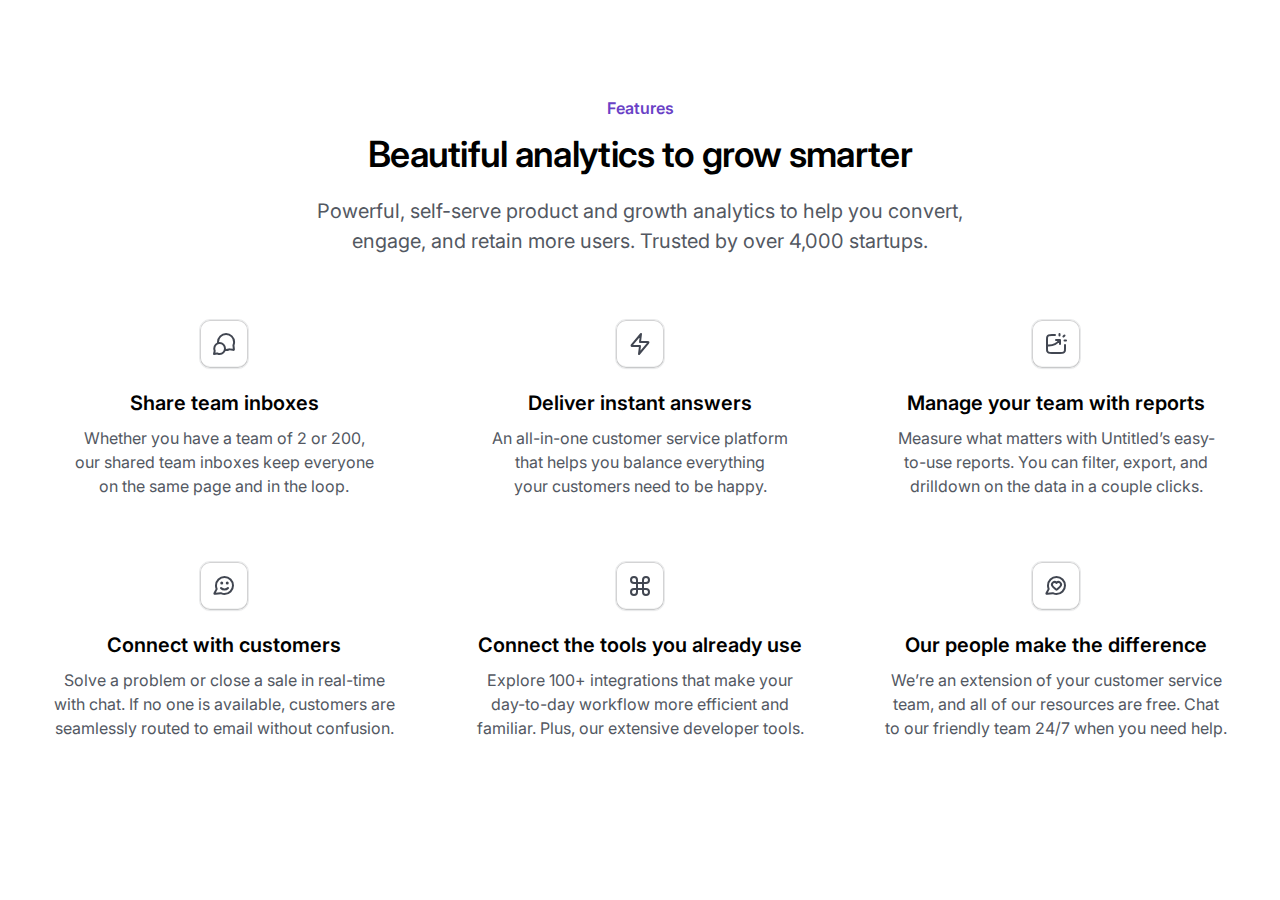
==== html-structure/components/features/features__simple-icons-02.html @ b557c8b0 "simple-icons-02 was added" ====
<!DOCTYPE html>
<html lang="en-us">
<head>
  <meta charset="utf-8">
  <title>features-section__simple-icon-02</title>
  <meta name="viewport" content="width=device-width">
  <link rel="stylesheet" href="../../../styles.css">
  <link rel="stylesheet" href="./features__simple-icons-02.css">
</head>
<body>
    <article class="features__simple-icons-02 gap">
      <section class="simple-icons-02__header-container gap auto">
        <div class="simple-icons-02__header-content gap">
          <div class="simple-icons-02__header-heading-and-supporting-text gap">
            <div class="simple-icons-02__header-heading-and-subheading gap">
              <p class="subheading-sb">Features</p>
              <h2 class="display-md-sb">Beautiful analytics to grow smarter</h2>
            </div>
            <p class="text-xl">Powerful, self-serve product and growth analytics to help you convert, engage, and retain more users. Trusted by over 4,000 startups.</p>

          </div>

        </div>
      </section>

      <section class="simple-icons-02__main-container auto">
        <ul class="simple-icons-02__main-content">

          <li class="simple-icons-02__main-feature-text gap">
            <div class="simple-icons-02__main-featured-icon auto">
                <svg xmlns="http://www.w3.org/2000/svg" width="24" height="24" viewBox="0 0 24 24" fill="none">
                  <path d="M6.09436 11.2288C6.03221 10.8282 5.99996 10.4179 5.99996 10C5.99996 5.58172 9.60525 2 14.0526 2C18.4999 2 22.1052 5.58172 22.1052 10C22.1052 10.9981 21.9213 11.9535 21.5852 12.8345C21.5154 13.0175 21.4804 13.109 21.4646 13.1804C21.4489 13.2512 21.4428 13.301 21.4411 13.3735C21.4394 13.4466 21.4493 13.5272 21.4692 13.6883L21.8717 16.9585C21.9153 17.3125 21.9371 17.4895 21.8782 17.6182C21.8266 17.731 21.735 17.8205 21.6211 17.8695C21.4911 17.9254 21.3146 17.8995 20.9617 17.8478L17.7765 17.3809C17.6101 17.3565 17.527 17.3443 17.4512 17.3448C17.3763 17.3452 17.3245 17.3507 17.2511 17.3661C17.177 17.3817 17.0823 17.4172 16.893 17.4881C16.0097 17.819 15.0524 18 14.0526 18C13.6344 18 13.2237 17.9683 12.8227 17.9073M7.63158 22C10.5965 22 13 19.5376 13 16.5C13 13.4624 10.5965 11 7.63158 11C4.66668 11 2.26316 13.4624 2.26316 16.5C2.26316 17.1106 2.36028 17.6979 2.53955 18.2467C2.61533 18.4787 2.65322 18.5947 2.66566 18.6739C2.67864 18.7567 2.68091 18.8031 2.67608 18.8867C2.67145 18.9668 2.65141 19.0573 2.61134 19.2383L2 22L4.9948 21.591C5.15827 21.5687 5.24 21.5575 5.31137 21.558C5.38652 21.5585 5.42641 21.5626 5.50011 21.5773C5.5701 21.5912 5.67416 21.6279 5.88227 21.7014C6.43059 21.8949 7.01911 22 7.63158 22Z"  stroke-width="2" stroke-linecap="round" stroke-linejoin="round"/>
                </svg>
            </div>
            <div class="simple-icons-02__main-text-and-supporting-text gap">
              <p class="text-xl-sb">Share team inboxes</p>
              <p class="text-md">Whether you have a team of 2 or 200, our shared team inboxes keep everyone on the same page and in the loop.</p>
            </div>
          </li>

          <li class="simple-icons-02__main-feature-text gap">
            <div class="simple-icons-02__main-featured-icon auto">
              <svg xmlns="http://www.w3.org/2000/svg" width="24" height="24" viewBox="0 0 24 24" fill="none">
                <path d="M12.9999 2L4.09332 12.6879C3.74451 13.1064 3.57011 13.3157 3.56744 13.4925C3.56512 13.6461 3.63359 13.7923 3.75312 13.8889C3.89061 14 4.16304 14 4.7079 14H11.9999L10.9999 22L19.9064 11.3121C20.2552 10.8936 20.4296 10.6843 20.4323 10.5075C20.4346 10.3539 20.3661 10.2077 20.2466 10.1111C20.1091 10 19.8367 10 19.2918 10H11.9999L12.9999 2Z" stroke-width="2" stroke-linecap="round" stroke-linejoin="round"/>
              </svg>
            </div>
            <div class="simple-icons-02__main-text-and-supporting-text gap">
              <p class="text-xl-sb">Deliver instant answers</p>
              <p class="text-md">An all-in-one customer service platform that helps you balance everything your customers need to be happy.</p>
            </div>
          </li>

          <li class="simple-icons-02__main-feature-text gap">
            <div class="simple-icons-02__main-featured-icon auto">
              <svg xmlns="http://www.w3.org/2000/svg" width="24" height="24" viewBox="0 0 24 24" fill="none">
                <path d="M11 3H7.8C6.11984 3 5.27976 3 4.63803 3.32698C4.07354 3.6146 3.6146 4.07354 3.32698 4.63803C3 5.27976 3 6.11984 3 7.8V16.2C3 17.8802 3 18.7202 3.32698 19.362C3.6146 19.9265 4.07354 20.3854 4.63803 20.673C5.27976 21 6.11984 21 7.8 21H16.2C17.8802 21 18.7202 21 19.362 20.673C19.9265 20.3854 20.3854 19.9265 20.673 19.362C21 18.7202 21 17.8802 21 16.2V13M12 8H16V12M15.5 3.5V2M19.4393 4.56066L20.5 3.5M20.5103 8.5H22.0103M3 13.3471C3.65194 13.4478 4.31987 13.5 5 13.5C9.38636 13.5 13.2653 11.3276 15.6197 8" stroke-width="2" stroke-linecap="round" stroke-linejoin="round"/>
              </svg>
            </div>
            <div class="simple-icons-02__main-text-and-supporting-text gap">
              <p class="text-xl-sb">Manage your team with reports</p>
              <p class="text-md">Measure what matters with Untitled’s easy-to-use reports. You can filter, export, and drilldown on the data in a couple clicks.</p>
            </div>
          </li>

          <li class="simple-icons-02__main-feature-text gap">
            <div class="simple-icons-02__main-featured-icon auto">
              <svg xmlns="http://www.w3.org/2000/svg" width="24" height="24" viewBox="0 0 24 24" fill="none">
                <path d="M8.99962 14C8.99962 14 10.3121 15.5 12.4996 15.5C14.6871 15.5 15.9996 14 15.9996 14M15.2496 9H15.2596M9.74962 9H9.75962M12.4996 20C17.194 20 20.9996 16.1944 20.9996 11.5C20.9996 6.80558 17.194 3 12.4996 3C7.8052 3 3.99962 6.80558 3.99962 11.5C3.99962 12.45 4.15547 13.3636 4.443 14.2166C4.55119 14.5376 4.60529 14.6981 4.61505 14.8214C4.62469 14.9432 4.6174 15.0286 4.58728 15.1469C4.55677 15.2668 4.48942 15.3915 4.35472 15.6408L2.71906 18.6684C2.48575 19.1002 2.36909 19.3161 2.3952 19.4828C2.41794 19.6279 2.50337 19.7557 2.6288 19.8322C2.7728 19.9201 3.01692 19.8948 3.50517 19.8444L8.62619 19.315C8.78127 19.299 8.85881 19.291 8.92949 19.2937C8.999 19.2963 9.04807 19.3029 9.11586 19.3185C9.18478 19.3344 9.27145 19.3678 9.44478 19.4345C10.3928 19.7998 11.4228 20 12.4996 20ZM15.7496 9C15.7496 9.27614 15.5258 9.5 15.2496 9.5C14.9735 9.5 14.7496 9.27614 14.7496 9C14.7496 8.72386 14.9735 8.5 15.2496 8.5C15.5258 8.5 15.7496 8.72386 15.7496 9ZM10.2496 9C10.2496 9.27614 10.0258 9.5 9.74962 9.5C9.47348 9.5 9.24962 9.27614 9.24962 9C9.24962 8.72386 9.47348 8.5 9.74962 8.5C10.0258 8.5 10.2496 8.72386 10.2496 9Z" stroke-width="2" stroke-linecap="round" stroke-linejoin="round"/>
              </svg>
            </div>
            <div class="simple-icons-02__main-text-and-supporting-text gap">
              <p class="text-xl-sb">Connect with customers</p>
              <p class="text-md">Solve a problem or close a sale in real-time with chat. If no one is available, customers are seamlessly routed to email without confusion.</p>
            </div>
          </li>

          <li class="simple-icons-02__main-feature-text gap">
            <div class="simple-icons-02__main-featured-icon auto">
              <svg xmlns="http://www.w3.org/2000/svg" width="24" height="24" viewBox="0 0 24 24" fill="none">
                <path d="M9 9V6C9 4.34315 7.65685 3 6 3C4.34315 3 3 4.34315 3 6C3 7.65685 4.34315 9 6 9H9ZM9 9V15M9 9H15M9 15V18C9 19.6569 7.65685 21 6 21C4.34315 21 3 19.6569 3 18C3 16.3431 4.34315 15 6 15H9ZM9 15H15M15 15H18C19.6569 15 21 16.3431 21 18C21 19.6569 19.6569 21 18 21C16.3431 21 15 19.6569 15 18V15ZM15 15V9M15 9V6C15 4.34315 16.3431 3 18 3C19.6569 3 21 4.34315 21 6C21 7.65685 19.6569 9 18 9H15Z" stroke-width="2" stroke-linecap="round" stroke-linejoin="round"/>
              </svg>
            </div>
            <div class="simple-icons-02__main-text-and-supporting-text gap">
              <p class="text-xl-sb">Connect the tools you already use</p>
              <p class="text-md">Explore 100+ integrations that make your day-to-day workflow more efficient and familiar. Plus, our extensive developer tools.</p>
            </div>
          </li>

          <li class="simple-icons-02__main-feature-text gap">
            <div class="simple-icons-02__main-featured-icon auto">
              <svg xmlns="http://www.w3.org/2000/svg" width="24" height="24" viewBox="0 0 24 24" fill="none">
                <path d="M20.9996 11.5C20.9996 16.1944 17.194 20 12.4996 20C11.4228 20 10.3928 19.7998 9.44478 19.4345C9.27145 19.3678 9.18478 19.3344 9.11586 19.3185C9.04807 19.3029 8.999 19.2963 8.92949 19.2937C8.85881 19.291 8.78127 19.299 8.62619 19.315L3.50517 19.8444C3.01692 19.8948 2.7728 19.9201 2.6288 19.8322C2.50337 19.7557 2.41794 19.6279 2.3952 19.4828C2.36909 19.3161 2.48575 19.1002 2.71906 18.6684L4.35472 15.6408C4.48942 15.3915 4.55677 15.2668 4.58728 15.1469C4.6174 15.0286 4.62469 14.9432 4.61505 14.8214C4.60529 14.6981 4.55119 14.5376 4.443 14.2166C4.15547 13.3636 3.99962 12.45 3.99962 11.5C3.99962 6.80558 7.8052 3 12.4996 3C17.194 3 20.9996 6.80558 20.9996 11.5Z" stroke-width="2" stroke-linecap="round" stroke-linejoin="round"/>
                <path fill-rule="evenodd" clip-rule="evenodd" d="M12.4965 8.94925C11.5968 7.9104 10.0965 7.63095 8.96924 8.58223C7.84196 9.5335 7.68326 11.124 8.56851 12.2491C9.11696 12.9461 10.4935 14.2191 11.4616 15.087C11.8172 15.4057 11.995 15.5651 12.2084 15.6293C12.3914 15.6844 12.6017 15.6844 12.7847 15.6293C12.9981 15.5651 13.1759 15.4057 13.5315 15.087C14.4996 14.2191 15.8761 12.9461 16.4246 12.2491C17.3098 11.124 17.1705 9.5235 16.0238 8.58223C14.8772 7.64096 13.3963 7.9104 12.4965 8.94925Z" stroke-width="2" stroke-linecap="round" stroke-linejoin="round"/>
              </svg>
            </div>
            <div class="simple-icons-02__main-text-and-supporting-text gap">
              <p class="text-xl-sb">Our people make the difference</p>
              <p class="text-md">We’re an extension of your customer service team, and all of our resources are free. Chat to our friendly team 24/7 when you need help.</p>
            </div>
          </li>

        </ul>
      </section>

    </article> <!-- end of the features__simple-icons-02 -->
</body>
</html>
---- styles.css ----
@charset "UTF-8";
@import url("https://fonts.googleapis.com/css2?family=Inter:ital,opsz,wght@0,14..32,100..900;1,14..32,100..900&family=Merriweather:ital,wght@0,300;0,400;0,700;0,900;1,300;1,400;1,700;1,900&display=swap");
/* ******************************************** */
/* === THE IMPORTANT ==== */
/* ******************************************** */
@layer important {}
/* ******************************************** */
/* === THE PRIMITIVES ==== */
/* ******************************************** */
@layer primitives {
  :root {
    /* === Colors === */
    /* Base */
    --base---white: hsl(0deg 0% 100% / 100%);
    --base---black: hsl(0deg 0% 0% / 100%);
    --base---transparent: hsl(0deg 0% 100% / 0%);
    /* Gray (light mode) */
    --gray-light-mode--25: hsl(0deg 0% 99.2% / 100%);
    --gray-light-mode--50: hsl(0deg 0% 98% / 100%);
    --gray-light-mode--100: hsl(0deg 0% 96.1% / 100%);
    --gray-light-mode--200: hsl(210deg 4.8% 91.8% / 100%);
    --gray-light-mode--300: hsl(216deg 6.3% 84.5% / 100%);
    --gray-light-mode--400: hsl(222deg 5.8% 66.3% / 100%);
    --gray-light-mode--500: hsl(220deg 6.2% 47.3% / 100%);
    --gray-light-mode--600: hsl(220deg 8.3% 35.5% / 100%);
    --gray-light-mode--700: hsl(221deg 11% 28.6% / 100%);
    --gray-light-mode--800: hsl(220deg 19.6% 18% / 100%);
    --gray-light-mode--900: hsl(220deg 23.8% 12.4% / 100%);
    --gray-light-mode--950: hsl(218deg 28.6% 5.5% / 100%);
    /* Gray (dark mode) */
    --gray-dark-mode--25: hsl(0deg 0% 98% / 100%);
    --gray-dark-mode--50: hsl(0deg 0% 96.9% / 100%);
    --gray-dark-mode--100: hsl(240deg 3.4% 94.3% / 100%);
    --gray-dark-mode--200: hsl(240deg 2.7% 92.7% / 100%);
    --gray-dark-mode--300: hsl(225deg 4.3% 81.6% / 100%);
    --gray-dark-mode--400: hsl(218deg 3.9% 59.6% / 100%);
    --gray-dark-mode--500: hsl(220deg 3.8% 53.9% / 100%);
    --gray-dark-mode--600: hsl(218deg 5.4% 40.2% / 100%);
    --gray-dark-mode--700: hsl(222deg 8.3% 23.5% / 100%);
    --gray-dark-mode--800: hsl(222deg 16% 15.9% / 100%);
    --gray-dark-mode--900: hsl(218deg 17.4% 9% / 100%);
    --gray-dark-mode--950: hsl(220deg 20% 5.9% / 100%);
    /* Gray (dark mode alpha) */
    --gray-dark-mode-alpha-25: hsl(0deg 0% 100% / 98%);
    --gray-dark-mode-alpha-50: hsl(0deg 0% 100% / 96%);
    --gray-dark-mode-alpha-100: hsl(0deg 0% 100% / 94%);
    --gray-dark-mode-alpha-200: hsl(0deg 0% 100% / 92%);
    --gray-dark-mode-alpha-300: hsl(0deg 0% 100% / 80%);
    --gray-dark-mode-alpha-400: hsl(0deg 0% 100% / 56%);
    --gray-dark-mode-alpha-500: hsl(0deg 0% 100% / 50%);
    --gray-dark-mode-alpha-600: hsl(0deg 0% 100% / 35%);
    --gray-dark-mode-alpha-700: hsl(0deg 0% 100% / 16%);
    --gray-dark-mode-alpha-800: hsl(0deg 0% 100% / 8%);
    --gray-dark-mode-alpha-900: hsl(0deg 0% 100% / 4%);
    --gray-dark-mode-alpha-950: hsl(0deg 0% 100% / 0%);
    /* Brand */
    --brand--25: hsl(264deg 100% 99% / 100%);
    --brand--50: hsl(264deg 100% 98% / 100%);
    --brand--100: hsl(267deg 100% 96.1% / 100%);
    --brand--200: hsl(268deg 95.1% 92% / 100%);
    --brand--300: hsl(265deg 88.9% 85.9% / 100%);
    --brand--400: hsl(262deg 84.7% 76.9% / 100%);
    --brand--500: hsl(260deg 76.6% 69.8% / 100%);
    --brand--600: hsl(259deg 63.3% 59.4% / 100%);
    --brand--700: hsl(258deg 53.8% 51.6% / 100%);
    --brand--800: hsl(256deg 47.7% 42% / 100%);
    --brand--900: hsl(254deg 44.5% 33.9% / 100%);
    --brand--950: hsl(254deg 54.5% 24.1% / 100%);
    /* Error */
    --error--25: hsl(12deg 100% 99% / 100%);
    --error--50: hsl(5deg 85.7% 97.3% / 100%);
    --error--100: hsl(4deg 93.3% 94.1% / 100%);
    --error--200: hsl(3deg 96.3% 89.4% / 100%);
    --error--300: hsl(4deg 96.1% 80% / 100%);
    --error--400: hsl(4deg 92.5% 68.8% / 100%);
    --error--500: hsl(4deg 86% 58% / 100%);
    --error--600: hsl(4deg 74.3% 48.8% / 100%);
    --error--700: hsl(4deg 76.5% 40% / 100%);
    --error--800: hsl(4deg 71.6% 33.1% / 100%);
    --error--900: hsl(8deg 64.9% 29% / 100%);
    --error--950: hsl(8deg 75.3% 19% / 100%);
    /* Warning */
    --warning--25: hsl(42deg 100% 98% / 100%);
    --warning--50: hsl(45deg 100% 96.1% / 100%);
    --warning--100: hsl(45deg 96.5% 88.8% / 100%);
    --warning--200: hsl(44deg 98.3% 76.7% / 100%);
    --warning--300: hsl(42deg 98.9% 64.5% / 100%);
    --warning--400: hsl(39deg 98.2% 56.3% / 100%);
    --warning--500: hsl(34deg 93.7% 50.2% / 100%);
    --warning--600: hsl(28deg 97.3% 43.7% / 100%);
    --warning--700: hsl(22deg 91.5% 37.1% / 100%);
    --warning--800: hsl(19deg 83.7% 31.4% / 100%);
    --warning--900: hsl(18deg 79.4% 26.7% / 100%);
    --warning--950: hsl(17deg 79.3% 17.1% / 100%);
    /* Success */
    --success--25: hsl(142deg 80% 98% / 100%);
    --success--50: hsl(145deg 81% 95.9% / 100%);
    --success--100: hsl(140deg 75% 92.2% / 100%);
    --success--200: hsl(144deg 68% 80.4% / 100%);
    --success--300: hsl(148deg 63.3% 66.9% / 100%);
    --success--400: hsl(150deg 57.3% 54.1% / 100%);
    --success--500: hsl(152deg 77.1% 39.4% / 100%);
    --success--600: hsl(153deg 91% 30.4% / 100%);
    --success--700: hsl(155deg 90.3% 24.3% / 100%);
    --success--800: hsl(155deg 84.2% 19.8% / 100%);
    --success--900: hsl(156deg 83.3% 16.5% / 100%);
    --success--950: hsl(157deg 82.1% 11% / 100%);
    /* Gray blue */
    --gray-blue--25: hsl(240deg 20% 99% / 100%);
    --gray-blue--50: hsl(225deg 40% 98% / 100%);
    --gray-blue--100: hsl(229deg 35.5% 93.9% / 100%);
    --gray-blue--200: hsl(229deg 35.5% 87.8% / 100%);
    --gray-blue--300: hsl(232deg 35.7% 78% / 100%);
    --gray-blue--400: hsl(232deg 35.9% 59% / 100%);
    --gray-blue--500: hsl(231deg 36.1% 47.8% / 100%);
    --gray-blue--600: hsl(232deg 36.1% 38% / 100%);
    --gray-blue--700: hsl(231deg 35.7% 32.9% / 100%);
    --gray-blue--800: hsl(231deg 35.4% 24.9% / 100%);
    --gray-blue--900: hsl(231deg 37.3% 10% / 100%);
    --gray-blue--950: hsl(232deg 36.6% 8% / 100%);
    /* Gray cool */
    --gray-cool--25: hsl(240deg 20% 99% / 100%);
    --gray-cool--50: hsl(240deg 20% 98% / 100%);
    --gray-cool--100: hsl(220deg 23.1% 94.9% / 100%);
    --gray-cool--200: hsl(227deg 25% 89% / 100%);
    --gray-cool--300: hsl(224deg 23.9% 77.8% / 100%);
    --gray-cool--400: hsl(226deg 24.4% 59% / 100%);
    --gray-cool--500: hsl(226deg 24.1% 48% / 100%);
    --gray-cool--600: hsl(226deg 23.7% 38% / 100%);
    --gray-cool--700: hsl(227deg 23.8% 32.9% / 100%);
    --gray-cool--800: hsl(226deg 24.4% 24.9% / 100%);
    --gray-cool--900: hsl(233deg 33.3% 10% / 100%);
    --gray-cool--950: hsl(231deg 31.7% 8% / 100%);
    /* Gray modern */
    --gray-modern--25: hsl(240deg 20% 99% / 100%);
    --gray-modern--50: hsl(210deg 40% 98% / 100%);
    --gray-modern--100: hsl(210deg 30.8% 94.9% / 100%);
    --gray-modern--200: hsl(215deg 27.3% 91.4% / 100%);
    --gray-modern--300: hsl(213deg 22% 83.9% / 100%);
    --gray-modern--400: hsl(215deg 13.5% 65.1% / 100%);
    --gray-modern--500: hsl(215deg 12.1% 46.9% / 100%);
    --gray-modern--600: hsl(217deg 14.8% 34.5% / 100%);
    --gray-modern--700: hsl(216deg 20.6% 26.7% / 100%);
    --gray-modern--800: hsl(218deg 28.1% 17.5% / 100%);
    --gray-modern--900: hsl(219deg 35.7% 11% / 100%);
    --gray-modern--950: hsl(220deg 36.6% 8% / 100%);
    /* Gray neutral */
    --gray-neutral--25: hsl(240deg 20% 99% / 100%);
    --gray-neutral--50: hsl(210deg 20% 98% / 100%);
    --gray-neutral--100: hsl(220deg 14.3% 95.9% / 100%);
    --gray-neutral--200: hsl(220deg 13% 91% / 100%);
    --gray-neutral--300: hsl(213deg 11.1% 84.1% / 100%);
    --gray-neutral--400: hsl(215deg 9.5% 64.9% / 100%);
    --gray-neutral--500: hsl(218deg 8.1% 46.1% / 100%);
    --gray-neutral--600: hsl(210deg 11.5% 34.1% / 100%);
    --gray-neutral--700: hsl(215deg 17.6% 26.7% / 100%);
    --gray-neutral--800: hsl(213deg 27.9% 16.9% / 100%);
    --gray-neutral--900: hsl(218deg 39.3% 11% / 100%);
    --gray-neutral--950: hsl(220deg 36.6% 8% / 100%);
    /* Gray iron */
    --gray-iron--25: hsl(0deg 0% 98.8% / 100%);
    --gray-iron--50: hsl(0deg 0% 98% / 100%);
    --gray-iron--100: hsl(240deg 4.8% 95.9% / 100%);
    --gray-iron--200: hsl(240deg 5.9% 90% / 100%);
    --gray-iron--300: hsl(240deg 5.7% 82.9% / 100%);
    --gray-iron--400: hsl(240deg 6.1% 64.9% / 100%);
    --gray-iron--500: hsl(240deg 4.7% 46.1% / 100%);
    --gray-iron--600: hsl(235deg 6.4% 33.9% / 100%);
    --gray-iron--700: hsl(240deg 5.3% 26.1% / 100%);
    --gray-iron--800: hsl(228deg 6.2% 15.9% / 100%);
    --gray-iron--900: hsl(240deg 7.1% 11% / 100%);
    --gray-iron--950: hsl(240deg 7.3% 8% / 100%);
    /* Gray true */
    --gray-true--25: hsl(0deg 0% 98.8% / 100%);
    --gray-true--50: hsl(0deg 0% 96.9% / 100%);
    --gray-true--100: hsl(0deg 0% 96.1% / 100%);
    --gray-true--200: hsl(0deg 0% 89.8% / 100%);
    --gray-true--300: hsl(0deg 0% 83.9% / 100%);
    --gray-true--400: hsl(0deg 0% 63.9% / 100%);
    --gray-true--500: hsl(0deg 0% 45.1% / 100%);
    --gray-true--600: hsl(0deg 0% 32.2% / 100%);
    --gray-true--700: hsl(0deg 0% 25.9% / 100%);
    --gray-true--800: hsl(0deg 0% 16.1% / 100%);
    --gray-true--900: hsl(0deg 0% 7.8% / 100%);
    --gray-true--950: hsl(0deg 0% 5.9% / 100%);
    /* Gray warm */
    --gray-warm--25: hsl(60deg 20% 99% / 100%);
    --gray-warm--50: hsl(60deg 9.1% 97.8% / 100%);
    --gray-warm--100: hsl(60deg 4.8% 95.9% / 100%);
    --gray-warm--200: hsl(20deg 5.9% 90% / 100%);
    --gray-warm--300: hsl(26deg 8% 82.9% / 100%);
    --gray-warm--400: hsl(25deg 6.5% 63.9% / 100%);
    --gray-warm--500: hsl(26deg 6.1% 44.7% / 100%);
    --gray-warm--600: hsl(33deg 5.5% 32.4% / 100%);
    --gray-warm--700: hsl(30deg 6.2% 25.1% / 100%);
    --gray-warm--800: hsl(12deg 6.5% 15.1% / 100%);
    --gray-warm--900: hsl(24deg 9.8% 10% / 100%);
    --gray-warm--950: hsl(24deg 12.2% 8% / 100%);
    /* Moss */
    --moss--25: hsl(90deg 60% 98% / 100%);
    --moss--50: hsl(88deg 61.9% 95.9% / 100%);
    --moss--100: hsl(89deg 56.9% 90% / 100%);
    --moss--200: hsl(89deg 58% 80.4% / 100%);
    --moss--300: hsl(89deg 58.6% 66.9% / 100%);
    --moss--400: hsl(89deg 57.9% 51.6% / 100%);
    --moss--500: hsl(89deg 58.2% 39.4% / 100%);
    --moss--600: hsl(89deg 57.4% 30.4% / 100%);
    --moss--700: hsl(89deg 58.1% 24.3% / 100%);
    --moss--800: hsl(89deg 58.4% 19.8% / 100%);
    --moss--900: hsl(89deg 57.1% 16.5% / 100%);
    --moss--950: hsl(89deg 56.9% 10% / 100%);
    /* Green Light */
    --green-light--25: hsl(87deg 81.8% 97.8% / 100%);
    --green-light--50: hsl(89deg 92% 95.1% / 100%);
    --green-light--100: hsl(91deg 85.5% 89.2% / 100%);
    --green-light--200: hsl(91deg 84.6% 82.2% / 100%);
    --green-light--300: hsl(92deg 81% 67.1% / 100%);
    --green-light--400: hsl(93deg 73.6% 55.5% / 100%);
    --green-light--500: hsl(94deg 75.2% 44.3% / 100%);
    --green-light--600: hsl(95deg 85.2% 34.5% / 100%);
    --green-light--700: hsl(96deg 78.4% 27.3% / 100%);
    --green-light--800: hsl(96deg 69% 22.7% / 100%);
    --green-light--900: hsl(98deg 61.2% 20.2% / 100%);
    --green-light--950: hsl(99deg 60.8% 10% / 100%);
    /* Green */
    --green--25: hsl(142deg 80% 98% / 100%);
    --green--50: hsl(140deg 71.4% 95.9% / 100%);
    --green--100: hsl(139deg 72.5% 90% / 100%);
    --green--200: hsl(142deg 70% 80.4% / 100%);
    --green--300: hsl(146deg 65.7% 66.9% / 100%);
    --green--400: hsl(148deg 57.9% 51.6% / 100%);
    --green--500: hsl(150deg 78.1% 39.4% / 100%);
    --green--600: hsl(151deg 88.4% 30.4% / 100%);
    --green--700: hsl(153deg 87.1% 24.3% / 100%);
    --green--800: hsl(153deg 82.2% 19.8% / 100%);
    --green--900: hsl(154deg 81% 16.5% / 100%);
    --green--950: hsl(154deg 80.4% 10% / 100%);
    /* Teal */
    --teal--25: hsl(165deg 80% 98% / 100%);
    --teal--50: hsl(162deg 76.5% 96.7% / 100%);
    --teal--100: hsl(165deg 85.5% 89.2% / 100%);
    --teal--200: hsl(166deg 83.8% 78.2% / 100%);
    --teal--300: hsl(169deg 75.8% 64.3% / 100%);
    --teal--400: hsl(170deg 65.2% 50.4% / 100%);
    --teal--500: hsl(171deg 79.4% 40% / 100%);
    --teal--600: hsl(173deg 82.6% 31.6% / 100%);
    --teal--700: hsl(173deg 75.9% 26.1% / 100%);
    --teal--800: hsl(174deg 67.6% 21.8% / 100%);
    --teal--900: hsl(174deg 60.8% 19% / 100%);
    --teal--950: hsl(174deg 60.8% 10% / 100%);
    /* Cyan */
    --cyan--25: hsl(186deg 100% 98% / 100%);
    --cyan--50: hsl(186deg 100% 96.3% / 100%);
    --cyan--100: hsl(186deg 95.9% 90.4% / 100%);
    --cyan--200: hsl(188deg 93.5% 81.8% / 100%);
    --cyan--300: hsl(189deg 92.4% 69% / 100%);
    --cyan--400: hsl(190deg 85.7% 53.3% / 100%);
    --cyan--500: hsl(191deg 94.5% 42.7% / 100%);
    --cyan--600: hsl(194deg 91.4% 36.5% / 100%);
    --cyan--700: hsl(195deg 82.3% 31% / 100%);
    --cyan--800: hsl(196deg 69.6% 27.1% / 100%);
    --cyan--900: hsl(198deg 63.6% 23.7% / 100%);
    --cyan--950: hsl(197deg 63.4% 13.9% / 100%);
    /* Blue light */
    --blue-light--25: hsl(204deg 100% 98% / 100%);
    --blue-light--50: hsl(204deg 100% 97.1% / 100%);
    --blue-light--100: hsl(204deg 93.8% 93.7% / 100%);
    --blue-light--200: hsl(201deg 97.2% 86.1% / 100%);
    --blue-light--300: hsl(199deg 97% 73.9% / 100%);
    --blue-light--400: hsl(198deg 95.1% 59.6% / 100%);
    --blue-light--500: hsl(199deg 91.1% 48.4% / 100%);
    --blue-light--600: hsl(200deg 100% 39.4% / 100%);
    --blue-light--700: hsl(201deg 97.6% 32.2% / 100%);
    --blue-light--800: hsl(201deg 91.4% 27.5% / 100%);
    --blue-light--900: hsl(202deg 82% 23.9% / 100%);
    --blue-light--950: hsl(201deg 83.1% 13.9% / 100%);
    /* Blue */
    --blue--25: hsl(210deg 100% 98% / 100%);
    --blue--50: hsl(206deg 100% 96.9% / 100%);
    --blue--100: hsl(209deg 100% 91% / 100%);
    --blue--200: hsl(206deg 100% 84.9% / 100%);
    --blue--300: hsl(206deg 100% 75.9% / 100%);
    --blue--400: hsl(207deg 97.7% 65.9% / 100%);
    --blue--500: hsl(211deg 95.3% 58% / 100%);
    --blue--600: hsl(215deg 87.2% 51% / 100%);
    --blue--700: hsl(218deg 80.3% 45.9% / 100%);
    --blue--800: hsl(220deg 75.1% 37.8% / 100%);
    --blue--900: hsl(218deg 68.4% 31% / 100%);
    --blue--950: hsl(218deg 68.6% 20% / 100%);
    /* Blue dark */
    --blue-dark--25: hsl(222deg 100% 98% / 100%);
    --blue-dark--50: hsl(221deg 100% 96.9% / 100%);
    --blue-dark--100: hsl(220deg 100% 91% / 100%);
    --blue-dark--200: hsl(220deg 100% 84.9% / 100%);
    --blue-dark--300: hsl(220deg 100% 75.9% / 100%);
    --blue-dark--400: hsl(220deg 100% 66.1% / 100%);
    --blue-dark--500: hsl(220deg 100% 58% / 100%);
    --blue-dark--600: hsl(220deg 87.2% 51% / 100%);
    --blue-dark--700: hsl(220deg 100% 46.1% / 100%);
    --blue-dark--800: hsl(220deg 100% 37.8% / 100%);
    --blue-dark--900: hsl(220deg 100% 31% / 100%);
    --blue-dark--950: hsl(220deg 100% 20% / 100%);
    /* Indigo */
    --indigo--25: hsl(222deg 100% 98% / 100%);
    --indigo--50: hsl(219deg 100% 96.7% / 100%);
    --indigo--100: hsl(221deg 100% 93.9% / 100%);
    --indigo--200: hsl(223deg 96.5% 88.8% / 100%);
    --indigo--300: hsl(224deg 95.7% 81.8% / 100%);
    --indigo--400: hsl(228deg 91% 73.9% / 100%);
    --indigo--500: hsl(233deg 85.9% 66.7% / 100%);
    --indigo--600: hsl(237deg 77.3% 58.6% / 100%);
    --indigo--700: hsl(239deg 60.3% 50.6% / 100%);
    --indigo--800: hsl(238deg 57.3% 41.4% / 100%);
    --indigo--900: hsl(236deg 48.6% 34.3% / 100%);
    --indigo--950: hsl(236deg 49.2% 23.9% / 100%);
    /* Violet */
    --violet--25: hsl(252deg 100% 99% / 100%);
    --violet--50: hsl(250deg 100% 97.6% / 100%);
    --violet--100: hsl(249deg 91.3% 95.5% / 100%);
    --violet--200: hsl(251deg 95.2% 91.8% / 100%);
    --violet--300: hsl(252deg 94.7% 85.1% / 100%);
    --violet--400: hsl(254deg 93.4% 76.3% / 100%);
    --violet--500: hsl(257deg 90.7% 66.3% / 100%);
    --violet--600: hsl(261deg 84.2% 57.8% / 100%);
    --violet--700: hsl(262deg 70.8% 50.4% / 100%);
    --violet--800: hsl(262deg 70.2% 42.2% / 100%);
    --violet--900: hsl(262deg 68.5% 34.9% / 100%);
    --violet--950: hsl(262deg 67.9% 22% / 100%);
    /* Purple */
    --purple--25: hsl(240deg 100% 99% / 100%);
    --purple--50: hsl(245deg 100% 97.6% / 100%);
    --purple--100: hsl(246deg 91.3% 95.5% / 100%);
    --purple--200: hsl(244deg 95.2% 91.8% / 100%);
    --purple--300: hsl(247deg 97.4% 85.1% / 100%);
    --purple--400: hsl(249deg 93.4% 76.3% / 100%);
    --purple--500: hsl(252deg 91.9% 66.3% / 100%);
    --purple--600: hsl(256deg 85.1% 57.8% / 100%);
    --purple--700: hsl(257deg 72.3% 50.4% / 100%);
    --purple--800: hsl(257deg 71.2% 42.2% / 100%);
    --purple--900: hsl(257deg 68.5% 34.9% / 100%);
    --purple--950: hsl(257deg 69.6% 22% / 100%);
    /* Fuchsia */
    --fuchsia--25: hsl(288deg 100% 99% / 100%);
    --fuchsia--50: hsl(289deg 100% 97.8% / 100%);
    --fuchsia--100: hsl(290deg 100% 95.5% / 100%);
    --fuchsia--200: hsl(290deg 95.8% 90.6% / 100%);
    --fuchsia--300: hsl(289deg 95.4% 82.9% / 100%);
    --fuchsia--400: hsl(290deg 92.9% 72.5% / 100%);
    --fuchsia--500: hsl(290deg 86.1% 60.6% / 100%);
    --fuchsia--600: hsl(291deg 71.1% 48.8% / 100%);
    --fuchsia--700: hsl(293deg 74.4% 39.8% / 100%);
    --fuchsia--800: hsl(293deg 71.4% 32.9% / 100%);
    --fuchsia--900: hsl(295deg 66.4% 28% / 100%);
    --fuchsia--950: hsl(295deg 65.2% 18% / 100%);
    /* Pink */
    --pink--25: hsl(323deg 80% 98% / 100%);
    --pink--50: hsl(316deg 73.3% 97.1% / 100%);
    --pink--100: hsl(317deg 77.8% 94.7% / 100%);
    --pink--200: hsl(318deg 88.5% 89.8% / 100%);
    --pink--300: hsl(319deg 89.2% 81.8% / 100%);
    --pink--400: hsl(321deg 88.2% 70.2% / 100%);
    --pink--500: hsl(318deg 83.2% 60.4% / 100%);
    --pink--600: hsl(325deg 73% 50.6% / 100%);
    --pink--700: hsl(327deg 80.4% 42% / 100%);
    --pink--800: hsl(328deg 75.6% 35.3% / 100%);
    --pink--900: hsl(328deg 71.6% 30.4% / 100%);
    --pink--950: hsl(328deg 71.4% 17.8% / 100%);
    /* Rose */
    --rosé--25: hsl(354deg 100% 98% / 100%);
    --rosé--50: hsl(351deg 100% 97.3% / 100%);
    --rosé--100: hsl(351deg 100% 94.7% / 100%);
    --rosé--200: hsl(349deg 96.1% 90% / 100%);
    --rosé--300: hsl(349deg 97.8% 81.8% / 100%);
    --rosé--400: hsl(347deg 97.3% 71.4% / 100%);
    --rosé--500: hsl(346deg 91.1% 60.2% / 100%);
    --rosé--600: hsl(343deg 78.7% 49.8% / 100%);
    --rosé--700: hsl(341deg 84.6% 40.8% / 100%);
    --rosé--800: hsl(339deg 81.9% 34.7% / 100%);
    --rosé--900: hsl(338deg 76.8% 30.4% / 100%);
    --rosé--950: hsl(339deg 76.1% 18% / 100%);
    /* Orange dark */
    --orange-dark--25: hsl(24deg 100% 98% / 100%);
    --orange-dark--50: hsl(23deg 100% 96.5% / 100%);
    --orange-dark--100: hsl(24deg 100% 91.8% / 100%);
    --orange-dark--200: hsl(30deg 100% 84.1% / 100%);
    --orange-dark--300: hsl(21deg 100% 70% / 100%);
    --orange-dark--400: hsl(17deg 100% 59% / 100%);
    --orange-dark--500: hsl(15deg 100% 51% / 100%);
    --orange-dark--600: hsl(11deg 95.7% 46.1% / 100%);
    --orange-dark--700: hsl(7deg 93.8% 38% / 100%);
    --orange-dark--800: hsl(5deg 85.3% 32% / 100%);
    --orange-dark--900: hsl(7deg 80.3% 25.9% / 100%);
    --orange-dark--950: hsl(7deg 79.4% 19% / 100%);
    /* Orange */
    --orange--25: hsl(33deg 81.8% 97.8% / 100%);
    --orange--50: hsl(30deg 88.9% 96.5% / 100%);
    --orange--100: hsl(30deg 90.5% 91.8% / 100%);
    --orange--200: hsl(36deg 86% 83.1% / 100%);
    --orange--300: hsl(27deg 88.7% 72.4% / 100%);
    --orange--400: hsl(23deg 87.9% 61% / 100%);
    --orange--500: hsl(21deg 86.6% 53.1% / 100%);
    --orange--600: hsl(17deg 82.1% 48.2% / 100%);
    --orange--700: hsl(13deg 79.6% 40.4% / 100%);
    --orange--800: hsl(11deg 70.9% 33.7% / 100%);
    --orange--900: hsl(11deg 67.6% 27.8% / 100%);
    --orange--950: hsl(11deg 67% 19% / 100%);
    /* Yellow */
    --yellow--25: hsl(56deg 87.5% 96.9% / 100%);
    --yellow--50: hsl(52deg 91.7% 95.3% / 100%);
    --yellow--100: hsl(53deg 96.7% 88% / 100%);
    --yellow--200: hsl(51deg 98.1% 79% / 100%);
    --yellow--300: hsl(48deg 97.2% 72% / 100%);
    --yellow--400: hsl(46deg 95.8% 53.1% / 100%);
    --yellow--500: hsl(43deg 93.4% 47.5% / 100%);
    --yellow--600: hsl(39deg 96.1% 40.4% / 100%);
    --yellow--700: hsl(33deg 91.7% 32.9% / 100%);
    --yellow--800: hsl(30deg 81% 28.8% / 100%);
    --yellow--900: hsl(26deg 72.5% 25.7% / 100%);
    --yellow--950: hsl(26deg 73.2% 19% / 100%);
    /* Spacing */
    --spacing-0: 0; /* 0px */
    --spacing-0-5: 0.125rem; /* 2px */
    --spacing-1: 0.25rem; /* 4px */
    --spacing-1-5: 0.375rem; /* 6px */
    --spacing-2: 0.5rem; /* 8px */
    --spacing-3: 0.75rem; /* 12px */
    --spacing-4: 1rem; /* 16px */
    --spacing-5: 1.25rem; /* 20px */
    --spacing-6: 1.5rem; /* 24px */
    --spacing-8: 2rem; /* 32px */
    --spacing-10: 2.5rem; /* 40px */
    --spacing-12: 3rem; /* 48px */
    --spacing-16: 4rem; /* 64px */
    --spacing-20: 5rem; /* 80px */
    --spacing-24: 6rem; /* 96px */
    --spacing-32: 8rem; /* 128px */
    --spacing-40: 10rem; /* 160px */
    --spacing-48: 12rem; /* 192px */
    --spacing-56: 14rem; /* 224px */
    --spacing-64: 16rem; /* 256px */
    --spacing-80: 20rem; /* 320px */
    --spacing-96: 24rem; /* 384px */
    --spacing-120: 30rem; /* 480px */
    --spacing-140: 35rem; /* 560px */
    --spacing-160: 40rem; /* 640px */
    --spacing-180: 45rem; /* 720px */
    --spacing-192: 48rem; /* 768px */
    --spacing-256: 64rem; /* 1024px */
    --spacing-320: 80rem; /* 1280px */
    --spacing-360: 90rem; /* 1440px */
    --spacing-400: 100rem; /* 1600px */
    --spacing-480: 120rem; /* 1920px */
  }
}
/* ******************************************** */
/* === THE COLORS ==== */
/* ******************************************** */
@layer variables {
  :root {
    /* Text Colors */
    --text-primary-900: light-dark(var(--gray-light-mode--900)), var(--gray-dark-mode--50);
    --text-primary_on-brand: light-dark(var(--base---white), var(--gray-dark-mode--50));
    --text-secondary-700: light-dark(var(--gray-light-mode--700), var(--gray-dark-mode--300));
    --text-secondary_hover: light-dark(var(--gray-light-mode--800), var(--gray-dark-mode--200));
    --text-secondary_on-brand: light-dark(var(--brand--200), var(--gray-dark-mode--300));
    --text-tertiary-600: light-dark(var(--gray-light-mode--600), var(--gray-dark-mode--400));
    --text-tertiary_hover: light-dark(var(--gray-light-mode--700), var(--gray-dark-mode--300));
    --text-tertiary_on-brand: light-dark(var(--brand--200), var(--gray-dark-mode--400));
    --text-quaternary-500: light-dark(var(--gray-light-mode--500), var(--gray-light-mode--400));
    --text-quaternary_on-brand: light-dark(var(--brand--300), var(--gray-dark-mode--400));
    --text-white: light-dark(var(--base---white), var(--base---white));
    --text-disabled: light-dark(var(--gray-light-mode--500), var(--gray-dark-mode--500));
    --text-placeholder: light-dark(var(--gray-light-mode--500), var(--gray-dark-mode--500));
    --text-placeholder_subtle: light-dark(var(--gray-light-mode--300), var(--gray-dark-mode--700));
    --text-brand-primary-900: light-dark(var(--brand--900), var(--gray-dark-mode--50));
    --text-brand-secondary-700: light-dark(var(--brand--700), var(--gray-dark-mode--300));
    --text-brand-tertiary-600: light-dark(var(--brand--600), var(--gray-dark-mode--400));
    --text-brand-tertiary_alt: light-dark(var(--brand--600), var(--gray-dark-mode--50));
    --text-error-primary-600: light-dark(var(--error--600), var(--error--400));
    --text-warning-primary-600: light-dark(var(--warning--600), var(--warning--400));
    --text-success-primary-600: light-dark(var(--success--600), var(--success--400));
    /* Border */
    --border-primary: light-dark(var(--gray-light-mode--300), var(--gray-dark-mode--700));
    --border-secondary: light-dark(var(--gray-light-mode--200), var(--gray-dark-mode--800));
    --border-tertiary: light-dark(var(--gray-light-mode--100), var(--gray-dark-mode--800));
    --border-disabled: light-dark(var(--gray-light-mode--300), var(--gray-dark-mode--700));
    --border-disabled_subtle: light-dark(var(--gray-light-mode--200), var(--gray-dark-mode--800));
    --border-brand: light-dark(var(--brand--500), var(--brand--400));
    --border-brand_alt: light-dark(var(--brand--600), var(--gray-dark-mode--700));
    --border-error: light-dark(var(--error--500), var(--error--400));
    --border-error_subtle: light-dark(var(--error--300), var(--error--400));
    /* Foreground */
    --fg-primary-900: light-dark(var(--gray-light-mode--900), var(--base---white));
    --fg-secondary-700: light-dark(var(--gray-light-mode--700), var(--gray-dark-mode--300));
    --fg-secondary_hover: light-dark(var(--gray-light-mode--800), var(--gray-dark-mode--200));
    --fg-tertiary-600: light-dark(var(--gray-light-mode--600), var(--gray-dark-mode--400));
    --fg-tertiary_hover: light-dark(var(--gray-light-mode--700), var(--gray-dark-mode--300));
    --fg-quaternary-500: light-dark(var(--gray-light-mode--500), var(--gray-dark-mode--400));
    --fg-quaternary_hover: light-dark(var(--gray-light-mode--600), var(--gray-dark-mode--300));
    --fg-quinary-400: light-dark(var(--gray-light-mode--400), var(--gray-dark-mode--500));
    --fg-quinary_hover: light-dark(var(--gray-light-mode--500), var(--gray-dark-mode--400));
    --fg-senary-300: light-dark(var(--gray-light-mode--300), var(--gray-dark-mode--600));
    --fg-white: light-dark(var(--base---white), var(--base---white));
    --fg-disabled: light-dark(var(--gray-light-mode--400), var(--gray-dark-mode--500));
    --fg-disabled_subtle: light-dark(var(--gray-light-mode--300), var(--gray-dark-mode--600));
    --fg-brand-primary-600: light-dark(var(--brand--600), var(--brand--500));
    --fg-brand-primary_alt: light-dark(var(--brand--600), var(--gray-dark-mode--300));
    --fg-brand-secondary-500: light-dark(var(--brand--500), var(--brand--500));
    --fg-error-primary: light-dark(var(--error--600), var(--error--500));
    --fg-error-secondary: light-dark(var(--error--500), var(--error--400));
    --fg-warning-primary: light-dark(var(--warning--600), var(--warning--500));
    --fg-warning-secondary: light-dark(var(--warning--500), var(--warning--400));
    --fg-success-primary: light-dark(var(--success--600), var(--success--500));
    --fg-success-secondary: light-dark(var(--success--500), var(--success--400));
    /* Background */
    --bg-primary: light-dark(var(--base---white), var(--gray-dark-mode--950));
    --bg-primary_alt: light-dark(var(--base---white), var(--gray-dark-mode--900));
    --bg-primary_hover: light-dark(var(--gray-light-mode--50), var(--gray-dark-mode--800));
    --bg-primary-solid: light-dark(var(--gray-light-mode--950), var(--gray-dark-mode--900));
    --bg-secondary: light-dark(var(--gray-light-mode--50), var(--gray-dark-mode--900));
    --bg-secondary_alt: light-dark(var(--gray-light-mode--50), var(--gray-dark-mode--950));
    --bg-secondary_hover: light-dark(var(--gray-light-mode--100), var(--gray-dark-mode--800));
    --bg-secondary_subtle: light-dark(var(--gray-light-mode--25), var(--gray-dark-mode--900));
    --bg-secondary-solid: light-dark(var(--gray-light-mode--600), var(--gray-dark-mode--600));
    --bg-tertiary: light-dark(var(--gray-light-mode--100), var(--gray-dark-mode--800));
    --bg-quaternary: light-dark(var(--gray-light-mode--200), var(--gray-dark-mode--700));
    --bg-active: light-dark(var(--gray-light-mode--50), var(--gray-dark-mode--800));
    --bg-disabled: light-dark(var(--gray-light-mode--100), var(--gray-dark-mode--800));
    --bg-disabled_subtle: light-dark(var(--gray-light-mode--50), var(--gray-dark-mode--900));
    --bg-overlay: light-dark(var(--gray-light-mode--950), var(--gray-dark-mode--800));
    --bg-brand-primary: light-dark(var(--brand--50), var(--brand--500));
    --bg-brand-primary_alt: light-dark(var(--brand--50), var(--gray-dark-mode--900));
    --bg-brand-secondary: light-dark(var(--brand--100), var(--brand--600));
    --bg-brand-solid: light-dark(var(--brand--600), var(--brand--600));
    --bg-brand-solid_hover: light-dark(var(--brand--700), var(--brand--500));
    --bg-brand-section: light-dark(var(--brand--800), var(--gray-dark-mode--900));
    --bg-brand-section_subtle: light-dark(var(--brand--700), var(--gray-dark-mode--950));
    --bg-error-primary: light-dark(var(--error--50), var(--error--500));
    --bg-error-secondary: light-dark(var(--error--100), var(--error--600));
    --bg-error-solid: light-dark(var(--error--600), var(--error--600));
    --bg-warning-primary: light-dark(var(--warning--50), var(--warning--500));
    --bg-warning-secondary: light-dark(var(--warning--100), var(--warning--600));
    --bg-warning-solid: light-dark(var(--warning--600), var(--warning--600));
    --bg-success-primary: light-dark(var(--success--50), var(--success--500));
    --bg-success-secondary: light-dark(var(--success--500), var(--success--600));
    --bg-success-solid: light-dark(var(--success--600), var(--success--600));
    /* Effects */
    /* Focus rings */
    --focus-ring: light-dark(var(--brand--500), var(--brand--500));
    --focus-ring-error: light-dark(var(--error--500), var(--error--500));
    /* Shadows */
    --shadow-xs: light-dark(hsl(220deg 29% 5% / 5%), var(--base---transparent));
    --shadow-sm_01: light-dark(hsl(220deg 29% 5% / 10%), var(--base---transparent));
    --shadow-sm_02: light-dark(hsl(220deg 29% 5% / 10%), var(--base---transparent));
    --shadow-md_01: light-dark(hsl(220deg 29% 5% / 10%), var(--base---transparent));
    --shadow-md_02: light-dark(hsl(220deg 29% 5% / 6%), var(--base---transparent));
    --shadow-lg_01: light-dark(hsl(220deg 29% 5% / 8%), var(--base---transparent));
    --shadow-lg_02: light-dark(hsl(220deg 29% 5% / 3%), var(--base---transparent));
    --shadow-lg_03: light-dark(hsl(220deg 29% 5% / 4%), var(--base---transparent));
    --shadow-xl_01: light-dark(hsl(220deg 29% 5% / 8%), var(--base---transparent));
    --shadow-xl_02: light-dark(hsl(220deg 29% 5% / 3%), var(--base---transparent));
    --shadow-xl_03: light-dark(hsl(220deg 29% 5% / 4%), var(--base---transparent));
    --shadow-2xl_01: light-dark(hsl(220deg 29% 5% / 18%), var(--base---transparent));
    --shadow-2xl_02: light-dark(hsl(220deg 29% 5% / 4%), var(--base---transparent));
    --shadow-3xl_01: light-dark(hsl(220deg 29% 5% / 14%), var(--base---transparent));
    --shadow-3xl_02: light-dark(hsl(220deg 29% 5% / 4%), var(--base---transparent));
    --shadow-skeumorphic-inner: light-dark(hsl(220deg 29% 5% / 5%), hsl(220deg 20% 6% / 5%));
    --shadow-skeumorphic-inner-border: light-dark(hsl(220deg 29% 5% / 18%), hsl(220deg 20% 6% / 18%));
    /* Portfolio mockups */
    --shadow-main-centre-md: light-dark(hsl(220deg 29% 5% / 14%), var(--base---transparent));
    --shadow-main-centre-md: light-dark(hsl(220deg 29% 5% / 18%), var(--base---transparent));
    --shadow-overlay-lg: light-dark(hsl(220deg 29% 5% / 12%), var(--base---transparent));
    --shadow-grid-md: light-dark(hsl(220deg 29% 5% / 8%), var(--base---transparent));
    /* Component colors */
    /* Alpha */
    --alpha-white-10: light-dark(hsl(0deg 0% 100% / 10%), hsl(220deg 20% 6% / 10%));
    --alpha-white-20: light-dark(hsl(0deg 0% 100% / 20%), hsl(220deg 20% 6% / 20%));
    --alpha-white-30: light-dark(hsl(0deg 0% 100% / 30%), hsl(220deg 20% 6% / 30%));
    --alpha-white-40: light-dark(hsl(0deg 0% 100% / 40%), hsl(220deg 20% 6% / 40%));
    --alpha-white-50: light-dark(hsl(0deg 0% 100% / 50%), hsl(220deg 20% 6% / 50%));
    --alpha-white-60: light-dark(hsl(0deg 0% 100% / 60%), hsl(220deg 20% 6% / 60%));
    --alpha-white-70: light-dark(hsl(0deg 0% 100% / 70%), hsl(220deg 20% 6% / 70%));
    --alpha-white-80: light-dark(hsl(0deg 0% 100% / 80%), hsl(220deg 20% 6% / 80%));
    --alpha-white-90: light-dark(hsl(0deg 0% 100% / 90%), hsl(220deg 20% 6% / 90%));
    --alpha-white-100: light-dark(hsl(0deg 0% 100% / 100%), var(--gray-dark-mode--950));
    --alpha-black-10: light-dark(hsl(0deg 0% 0% / 10%), hsl(0deg 0% 100% / 10%));
    --alpha-black-20: light-dark(hsl(0deg 0% 0% / 20%), hsl(0deg 0% 100% / 20%));
    --alpha-black-30: light-dark(hsl(0deg 0% 0% / 30%), hsl(0deg 0% 100% / 30%));
    --alpha-black-40: light-dark(hsl(0deg 0% 0% / 40%), hsl(0deg 0% 100% / 40%));
    --alpha-black-50: light-dark(hsl(0deg 0% 0% / 50%), hsl(0deg 0% 100% / 50%));
    --alpha-black-60: light-dark(hsl(0deg 0% 0% / 60%), hsl(0deg 0% 100% / 60%));
    --alpha-black-70: light-dark(hsl(0deg 0% 0% / 70%), hsl(0deg 0% 100% / 70%));
    --alpha-black-80: light-dark(hsl(0deg 0% 0% / 80%), hsl(0deg 0% 100% / 80%));
    --alpha-black-90: light-dark(hsl(0deg 0% 0% / 90%), hsl(0deg 0% 100% / 90%));
    --alpha-black-100: light-dark(hsl(0deg 0% 0% / 100%), hsl(0deg 0% 100% / 100%));
    /* Utility */
    --utility-gray-50: light-dark(var(--gray-light-mode--50), var(--gray-dark-mode--900));
    --utility-gray-100: light-dark(var(--gray-light-mode--100), var(--gray-dark-mode--800));
    --utility-gray-200: light-dark(var(--gray-light-mode--200), var(--gray-dark-mode--700));
    --utility-gray-300: light-dark(var(--gray-light-mode--300), var(--gray-dark-mode--700));
    --utility-gray-400: light-dark(var(--gray-light-mode--400), var(--gray-dark-mode--600));
    --utility-gray-500: light-dark(var(--gray-light-mode--500), var(--gray-dark-mode--500));
    --utility-gray-600: light-dark(var(--gray-light-mode--600), var(--gray-dark-mode--400));
    --utility-gray-700: light-dark(var(--gray-light-mode--700), var(--gray-dark-mode--300));
    --utility-gray-800: light-dark(var(--gray-light-mode--800), var(--gray-dark-mode--200));
    --utility-gray-900: light-dark(var(--gray-light-mode--900), var(--gray-dark-mode--100));
    --utility-brand-50: light-dark(var(--brand--50), var(--brand--950));
    --utility-brand-50_alt: light-dark(var(--brand--50), var(--utility-gray-50));
    --utility-brand-100: light-dark(var(--brand--100), var(--brand--900));
    --utility-brand-100_alt: light-dark(var(--brand--100), var(--utility-gray-100));
    --utility-brand-200: light-dark(var(--brand--200), var(--brand--800));
    --utility-brand-200_alt: light-dark(var(--brand--200), var(--utility-gray-200));
    --utility-brand-300: light-dark(var(--brand--300), var(--brand--700));
    --utility-brand-300_alt: light-dark(var(--brand--300), var(--utility-gray-300));
    --utility-brand-400: light-dark(var(--brand--400), var(--brand--600));
    --utility-brand-400_alt: light-dark(var(--brand--400), var(--utility-gray-400));
    --utility-brand-500: light-dark(var(--brand--500), var(--brand--500));
    --utility-brand-500_alt: light-dark(var(--brand--500), var(--utility-gray-500));
    --utility-brand-600: light-dark(var(--brand--600), var(--brand--400));
    --utility-brand-600_alt: light-dark(var(--brand--600), var(--utility-gray-600));
    --utility-brand-700: light-dark(var(--brand--700), var(--brand--300));
    --utility-brand-700_alt: light-dark(var(--brand--700), var(--utility-gray-700));
    --utility-brand-800: light-dark(var(--brand--800), var(--brand--200));
    --utility-brand-800_alt: light-dark(var(--brand--800), var(--utility-gray-800));
    --utility-brand-900: light-dark(var(--brand--900), var(--brand--100));
    --utility-brand-900_alt: light-dark(var(--brand--900), var(--utility-gray-900));
    --utility-error-50: light-dark(var(--error--50), var(--error--950));
    --utility-error-100: light-dark(var(--error--100), var(--error--900));
    --utility-error-200: light-dark(var(--error--200), var(--error--800));
    --utility-error-300: light-dark(var(--error--300), var(--error--700));
    --utility-error-400: light-dark(var(--error--400), var(--error--600));
    --utility-error-500: light-dark(var(--error--500), var(--error--500));
    --utility-error-600: light-dark(var(--error--600), var(--error--400));
    --utility-error-700: light-dark(var(--error--700), var(--error--300));
    --utility-warning-50: light-dark(var(--warning--50), var(--warning--950));
    --utility-warning-100: light-dark(var(--warning--100), var(--warning--900));
    --utility-warning-200: light-dark(var(--warning--200), var(--warning--800));
    --utility-warning-300: light-dark(var(--warning--300), var(--warning--700));
    --utility-warning-400: light-dark(var(--warning--400), var(--warning--600));
    --utility-warning-500: light-dark(var(--warning--500), var(--warning--500));
    --utility-warning-600: light-dark(var(--warning--600), var(--warning--400));
    --utility-warning-700: light-dark(var(--warning--700), var(--warning--300));
    --utility-success-50: light-dark(var(--success--50), var(--success--950));
    --utility-success-100: light-dark(var(--success--100), var(--success--900));
    --utility-success-200: light-dark(var(--success--200), var(--success--800));
    --utility-success-300: light-dark(var(--success--300), var(--success--700));
    --utility-success-400: light-dark(var(--success--400), var(--success--600));
    --utility-success-500: light-dark(var(--success--500), var(--success--500));
    --utility-success-600: light-dark(var(--success--600), var(--success--400));
    --utility-success-700: light-dark(var(--success--700), var(--success--300));
    --utility-gray-blue-50: light-dark(var(--gray-blue--50), var(--gray-blue--950));
    --utility-gray-blue-100: light-dark(var(--gray-blue--100), var(--gray-blue--900));
    --utility-gray-blue-200: light-dark(var(--gray-blue--200), var(--gray-blue--800));
    --utility-gray-blue-300: light-dark(var(--gray-blue--300), var(--gray-blue--700));
    --utility-gray-blue-400: light-dark(var(--gray-blue--400), var(--gray-blue--600));
    --utility-gray-blue-500: light-dark(var(--gray-blue--500), var(--gray-blue--500));
    --utility-gray-blue-600: light-dark(var(--gray-blue--600), var(--gray-blue--400));
    --utility-gray-blue-700: light-dark(var(--gray-blue--700), var(--gray-blue--300));
    --utility-green-50: light-dark(var(--green--50), var(--green--950));
    --utility-green-100: light-dark(var(--green--100), var(--green--900));
    --utility-green-200: light-dark(var(--green--200), var(--green--800));
    --utility-green-300: light-dark(var(--green--300), var(--green--700));
    --utility-green-400: light-dark(var(--green--400), var(--green--600));
    --utility-green-500: light-dark(var(--green--500), var(--green--500));
    --utility-green-600: light-dark(var(--green--600), var(--green--400));
    --utility-green-700: light-dark(var(--green--700), var(--green--300));
    --utility-blue-light-50: light-dark(var(--blue-light--50), var(--blue-light--950));
    --utility-blue-light-100: light-dark(var(--blue-light--100), var(--blue-light--900));
    --utility-blue-light-200: light-dark(var(--blue-light--200), var(--blue-light--800));
    --utility-blue-light-300: light-dark(var(--blue-light--300), var(--blue-light--700));
    --utility-blue-light-400: light-dark(var(--blue-light--400), var(--blue-light--600));
    --utility-blue-light-500: light-dark(var(--blue-light--500), var(--blue-light--500));
    --utility-blue-light-600: light-dark(var(--blue-light--600), var(--blue-light--400));
    --utility-blue-light-700: light-dark(var(--blue-light--700), var(--blue-light--300));
    --utility-blue-50: light-dark(var(--blue--50), var(--blue--950));
    --utility-blue-100: light-dark(var(--blue--100), var(--blue--900));
    --utility-blue-200: light-dark(var(--blue--200), var(--blue--800));
    --utility-blue-300: light-dark(var(--blue--300), var(--blue--700));
    --utility-blue-400: light-dark(var(--blue--400), var(--blue--600));
    --utility-blue-500: light-dark(var(--blue--500), var(--blue--500));
    --utility-blue-600: light-dark(var(--blue--600), var(--blue--400));
    --utility-blue-700: light-dark(var(--blue--700), var(--blue--300));
    --utility-blue-dark-50: light-dark(var(--blue-dark--50), var(--blue-dark--950));
    --utility-blue-dark-100: light-dark(var(--blue-dark--100), var(--blue-dark--900));
    --utility-blue-dark-200: light-dark(var(--blue-dark--200), var(--blue-dark--800));
    --utility-blue-dark-300: light-dark(var(--blue-dark--300), var(--blue-dark--700));
    --utility-blue-dark-400: light-dark(var(--blue-dark--400), var(--blue-dark--600));
    --utility-blue-dark-500: light-dark(var(--blue-dark--500), var(--blue-dark--500));
    --utility-blue-dark-600: light-dark(var(--blue-dark--600), var(--blue-dark--400));
    --utility-blue-dark-700: light-dark(var(--blue-dark--700), var(--blue-dark--300));
    --utility-indigo-50: light-dark(var(--indigo--50), var(--indigo--950));
    --utility-indigo-100: light-dark(var(--indigo--100), var(--indigo--900));
    --utility-indigo-200: light-dark(var(--indigo--200), var(--indigo--800));
    --utility-indigo-300: light-dark(var(--indigo--300), var(--indigo--700));
    --utility-indigo-400: light-dark(var(--indigo--400), var(--indigo--600));
    --utility-indigo-500: light-dark(var(--indigo--500), var(--indigo--500));
    --utility-indigo-600: light-dark(var(--indigo--600), var(--indigo--400));
    --utility-indigo-700: light-dark(var(--indigo--700), var(--indigo--300));
    --utility-purple-50: light-dark(var(--purple--50), var(--purple--950));
    --utility-purple-100: light-dark(var(--purple--100), var(--purple--900));
    --utility-purple-200: light-dark(var(--purple--200), var(--purple--800));
    --utility-purple-300: light-dark(var(--purple--300), var(--purple--700));
    --utility-purple-400: light-dark(var(--purple--400), var(--purple--600));
    --utility-purple-500: light-dark(var(--purple--500), var(--purple--500));
    --utility-purple-600: light-dark(var(--purple--600), var(--purple--400));
    --utility-purple-700: light-dark(var(--purple--700), var(--purple--300));
    --utility-fuchsia-50: light-dark(var(--fuchsia--50), var(--fuchsia--950));
    --utility-fuchsia-100: light-dark(var(--fuchsia--100), var(--fuchsia--900));
    --utility-fuchsia-200: light-dark(var(--fuchsia--200), var(--fuchsia--800));
    --utility-fuchsia-300: light-dark(var(--fuchsia--300), var(--fuchsia--700));
    --utility-fuchsia-400: light-dark(var(--fuchsia--400), var(--fuchsia--600));
    --utility-fuchsia-500: light-dark(var(--fuchsia--500), var(--fuchsia--500));
    --utility-fuchsia-600: light-dark(var(--fuchsia--600), var(--fuchsia--400));
    --utility-fuchsia-700: light-dark(var(--fuchsia--700), var(--fuchsia--300));
    --utility-pink-50: light-dark(var(--pink--50), var(--pink--950));
    --utility-pink-100: light-dark(var(--pink--100), var(--pink--900));
    --utility-pink-200: light-dark(var(--pink--200), var(--pink--800));
    --utility-pink-300: light-dark(var(--pink--300), var(--pink--700));
    --utility-pink-400: light-dark(var(--pink--400), var(--pink--600));
    --utility-pink-500: light-dark(var(--pink--500), var(--pink--500));
    --utility-pink-600: light-dark(var(--pink--600), var(--pink--400));
    --utility-pink-700: light-dark(var(--pink--700), var(--pink--300));
    --utility-orange-dark-50: light-dark(var(--orange-dark--50), var(--orange-dark--950));
    --utility-orange-dark-100: light-dark(var(--orange-dark--100), var(--orange-dark--900));
    --utility-orange-dark-200: light-dark(var(--orange-dark--200), var(--orange-dark--800));
    --utility-orange-dark-300: light-dark(var(--orange-dark--300), var(--orange-dark--700));
    --utility-orange-dark-400: light-dark(var(--orange-dark--400), var(--orange-dark--600));
    --utility-orange-dark-500: light-dark(var(--orange-dark--500), var(--orange-dark--500));
    --utility-orange-dark-600: light-dark(var(--orange-dark--600), var(--orange-dark--400));
    --utility-orange-dark-700: light-dark(var(--orange-dark--700), var(--orange-dark--300));
    --utility-orange-50: light-dark(var(--orange--50), var(--orange--950));
    --utility-orange-100: light-dark(var(--orange--100), var(--orange--900));
    --utility-orange-200: light-dark(var(--orange--200), var(--orange--800));
    --utility-orange-300: light-dark(var(--orange--300), var(--orange--700));
    --utility-orange-400: light-dark(var(--orange--400), var(--orange--600));
    --utility-orange-500: light-dark(var(--orange--500), var(--orange--500));
    --utility-orange-600: light-dark(var(--orange--600), var(--orange--400));
    --utility-orange-700: light-dark(var(--orange--700), var(--orange--300));
    --utility-yellow-50: light-dark(var(--yellow--50), var(--yellow--950));
    --utility-yellow-100: light-dark(var(--yellow--100), var(--yellow--900));
    --utility-yellow-200: light-dark(var(--yellow--200), var(--yellow--800));
    --utility-yellow-300: light-dark(var(--yellow--300), var(--yellow--700));
    --utility-yellow-400: light-dark(var(--yellow--400), var(--yellow--600));
    --utility-yellow-500: light-dark(var(--yellow--500), var(--yellow--500));
    --utility-yellow-600: light-dark(var(--yellow--600), var(--yellow--400));
    --utility-yellow-700: light-dark(var(--yellow--700), var(--yellow--300));
    /* Components */
    /* App store badges */
    --app-store-badge-border: light-dark(hsl(0deg 0% 65% / 100%), var(--base---white));
    /* Application navigation */
    --nav-item-button-icon-fg: light-dark(var(--gray-light-mode--500), var(--gray-dark-mode--400));
    --nav-item-button-icon-fg_active: light-dark(var(--gray-light-mode--700), var(--gray-dark-mode--300));
    --nav-item-icon-fg: light-dark(var(--gray-light-mode--500), var(--gray-dark-mode--400));
    --nav-item-icon-fg_active: light-dark(var(--gray-light-mode--500), var(--gray-dark-mode--300));
    /* Avatars */
    --avatar-bg: light-dark(var(--gray-light-mode--100), var(--gray-dark-mode--800));
    --avatar-profile-photo-border: light-dark(var(--base---white), var(--gray-dark-mode--500));
    --avatar-contrast-border: light-dark(hsl(0deg 0% 0% / 8%), hsl(0deg 0% 100% / 12%));
    --avatar-styles-bg-neutral: light-dark(hsl(0deg 0% 88% / 100%), hsl(0deg 0% 88% / 100%));
    /* Breadcrumbs */
    --breadcrumb-fg: light-dark(var(--green-light--600), var(--gray-dark-mode--300));
    --breadcrumb-fg_hover: light-dark(var(--green-light--700), var(--base---white));
    --breadcrumb-bg_hover: light-dark(var(--green-light--50), var(--gray-dark-mode--800));
    --breadcrumb-brand-fg_hover: light-dark(var(--brand--700), var(--base---white));
    --breadcrumb-brand-bg_hover: light-dark(var(--brand--50), var(--gray-dark-mode--800));
    --breadcrumb-icon-fg: light-dark(var(--green-light--500), var(--gray-dark-mode--400));
    --breadcrumb-icon-fg_hover: light-dark(var(--green-light--700), var(--base---white));
    --breadcrumb-brand-icon-fg_hover: light-dark(var(--brand--700), var(--base---white));
    /* Buttons */
    --button-primary-fg: light-dark(var(--base---white), var(--base---white));
    --button-primary-fg_hover: light-dark(var(--base---white), var(--base---white));
    --button-primary-bg: light-dark(var(--brand--600), var(--brand--600));
    --button-primary-bg_hover: light-dark(var(--brand--700), var(--brand--700));
    --button-secondary-fg: light-dark(var(--gray-light-mode--700), var(--gray-dark-mode--300));
    --button-secondary-fg_hover: light-dark(var(--gray-light-mode--800), var(--gray-dark-mode--100));
    --button-secondary-bg: light-dark(var(--base---white), var(--gray-dark-mode--900));
    --button-secondary-bg_hover: light-dark(var(--gray-light-mode--50), var(--gray-dark-mode--800));
    --button-secondary-border: light-dark(var(--gray-light-mode--300), var(--gray-dark-mode--700));
    --button-secondary-border_hover: light-dark(var(--gray-light-mode--300), var(--gray-dark-mode--700));
    --button-secondary-color-fg: light-dark(var(--brand--700), var(--gray-dark-mode--300));
    --button-secondary-color-fg_hover: light-dark(var(--brand--800), var(--gray-dark-mode--100));
    --button-secondary-color-bg: light-dark(var(--base---white), var(--gray-dark-mode--900));
    --button-secondary-color-bg_hover: light-dark(var(--brand--50), var(--gray-dark-mode--800));
    --button-secondary-color-border: light-dark(var(--brand--300), var(--gray-dark-mode--700));
    --button-secondary-color-border_hover: light-dark(var(--brand--300), var(--gray-dark-mode--700));
    --button-tertiary-fg: light-dark(var(--gray-light-mode--600), var(--gray-dark-mode--400));
    --button-tertiary-fg_hover: light-dark(var(--gray-light-mode--700), var(--gray-dark-mode--200));
    --button-tertiary-bg_hover: light-dark(var(--gray-light-mode--50), var(--gray-dark-mode--800));
    --button-tertiary-color-fg: light-dark(var(--brand--700), var(--gray-dark-mode--300));
    --button-tertiary-color-fg_hover: light-dark(var(--brand--800), var(--gray-dark-mode--100));
    --button-tertiary-color-bg_hover: light-dark(var(--brand--50), var(--gray-dark-mode--800));
    --button-primary-error-fg: light-dark(var(--base---white), var(--base---white));
    --button-primary-error-fg_hover: light-dark(var(--base---white), var(--base---white));
    --button-primary-error-bg: light-dark(var(--error--600), var(--error--600));
    --button-primary-error-bg_hover: light-dark(var(--error--700), var(--error--700));
    --button-secondary-error-fg: light-dark(var(--error--700), var(--error--200));
    --button-secondary-error-fg_hover: light-dark(var(--error--800), var(--error--100));
    --button-secondary-error-bg: light-dark(var(--base---white), var(--error--950));
    --button-secondary-error-bg_hover: light-dark(var(--error--50), var(--error--900));
    --button-secondary-error-border: light-dark(var(--error--300), var(--error--800));
    --button-secondary-error-border_hover: light-dark(var(--error--300), var(--error--700));
    --button-tertiary-error-fg: light-dark(var(--error--700), var(--error--300));
    --button-tertiary-error-fg_hover: light-dark(var(--error--800), var(--error--200));
    --button-tertiary-error-bg_hover: light-dark(var(--error--50), var(--error--900));
    /* Footers */
    --footer-button-fg: light-dark(var(--brand--200), var(--gray-dark-mode--300));
    --footer-button-fg_hover: light-dark(var(--base---white), var(--gray-dark-mode--100));
    --footer-badge-fg: light-dark(var(--success--700), var(--base---white));
    --footer-badge-bg: light-dark(var(--success--50), hsl(0deg 0% 100% / 10%));
    --footer-badge-border: light-dark(var(--success--200), hsl(0deg 0% 100% / 30%));
    /* Header sections */
    --header-abstract-50-bg: light-dark(var(--brand--50), var(--gray-dark-mode--900));
    --header-abstract-100-bg: light-dark(var(--brand--100), var(--gray-dark-mode--800));
    --header-abstract-200-bg: light-dark(var(--brand--200), var(--gray-dark-mode--700));
    --header-abstract-300-bg: light-dark(var(--brand--300), var(--gray-dark-mode--600));
    /* Icons */
    --icon-fg-brand: light-dark(var(--brand--600), var(--gray-dark-mode--400));
    --icon-fg-brand_on-brand: light-dark(var(--brand--200), var(--gray-dark-mode--400));
    --featured-icon-light-fg-brand: light-dark(var(--brand--600), var(--brand--200));
    --featured-icon-light-fg-gray: light-dark(var(--gray-light-mode--500), var(--gray-dark-mode--200));
    --featured-icon-light-fg-error: light-dark(var(--error--600), var(--error--200));
    --featured-icon-light-fg-warning: light-dark(var(--warning--600), var(--warning--200));
    --featured-icon-light-fg-success: light-dark(var(--success--600), var(--success--200));
    --featured-icon-dark-fg-brand: light-dark(var(--base---white), var(--brand--200));
    --featured-icon-dark-fg-gray: light-dark(var(--base---white), var(--gray-dark-mode--200));
    --featured-icon-dark-fg-error: light-dark(var(--base---white), var(--error--200));
    --featured-icon-dark-fg-warning: light-dark(var(--base---white), var(--warning--200));
    --featured-icon-dark-fg-success: light-dark(var(--base---white), var(--success--200));
    --featured-icon-modern-border: light-dark(var(--gray-light-mode--200), var(--gray-dark-mode--700));
    --social-icon-fg-x: light-dark(hsl(207deg 20% 18% / 100%), var(--base---white));
    --social-icon-fg-instagram: light-dark(hsl(120deg 100% 0% / 100%), var(--base---white));
    --social-icon-fg-apple: light-dark(var(--base---black), var(--base---white));
    --social-icon-fg-github: light-dark(var(--base---black), var(--base---white));
    --social-icon-fg-angellist: light-dark(var(--base---black), var(--base---white));
    --social-icon-fg-tumblr: light-dark(hsl(212deg 100% 10% / 100%), var(--base---white));
    /* Mockups */
    --screen-mockup-border: light-dark(var(--gray-light-mode--900), var(--gray-dark-mode--700));
    /* Sliders */
    --slider-handle-bg: light-dark(var(--base---white), var(--fg-brand-primary-600));
    --slider-handle-border: light-dark(var(--brand--600), var(--bg-primary));
    /* Tumbnail */
    --thumbnail-badge-brand-fg: light-dark(var(--brand--700), var(--gray-dark-mode--300));
    --thumbnail-badge-success-fg: light-dark(var(--success--700), var(--gray-dark-mode--300));
    /* Toggles */
    --toggle-button-fg_disabled: light-dark(var(--gray-light-mode--50), var(--gray-dark-mode--600));
    --toggle-border: light-dark(var(--gray-light-mode--300), var(--base---transparent));
    --toggle-slim-border_pressed: light-dark(var(--bg-brand-solid), var(--base---transparent));
    --toggle-slim-border_pressed-hover: light-dark(var(--bg-brand-solid_hover), var(--base---transparent));
    /* Tooltips */
    --tooltip-supporting-text: light-dark(var(--gray-light-mode--300), var(--gray-dark-mode--300));
    /* WYSIWYG editor */
    --wysiwyg-editor-icon-fg: light-dark(var(--gray-light-mode--400), var(--gray-dark-mode--400));
    --wysiwyg-editor-icon-fg_active: light-dark(var(--gray-light-mode--500), var(--base---white));
  }
}
/* ******************************************** */
/* === THE CONTAINERS ==== */
/* ******************************************** */
@layer variables {
  :root {
    --container-padding-mobile: var(--spacing-4); /* 16px */
    --container-padding-desktop: var(--spacing-8); /* 32px */
    --container-max-width-desktop: var(--spacing-320); /* 1280px */
    --max-width-desktop: var(--spacing-360); /* 1440px */ /* Custom */
  }
}
/* ******************************************** */
/* === THE RADIUS ==== */
/* ******************************************** */
@layer variables {
  :root {
    --radius-none: 0;
    --radius-xxs: 2px;
    --radius-xs: 4px;
    --radius-sm: 6px;
    --radius-md: 8px;
    --radius-lg: 10px;
    --radius-xl: 12px;
    --radius-2xl: 16px;
    --radius-3xl: 20px;
    --radius-4xl: 24px;
    --radius-full: 9999px;
  }
}
/* ******************************************** */
/* === THE SPACING ==== */
/* ******************************************** */
@layer variables {
  :root {
    --spacing-none: var(--spacing-0); /* 0px */
    --spacing-xxs: var(--spacing-0-5); /* 2px */
    --spacing-xs: var(--spacing-1); /* 4px */
    --spacing-sm: var(--spacing-1-5); /* 6px */
    --spacing-md: var(--spacing-2); /* 8px */
    --spacing-lg: var(--spacing-3); /* 12px */
    --spacing-xl: var(--spacing-4); /* 16px */
    --spacing-2xl: var(--spacing-5); /* 20px */
    --spacing-3xl: var(--spacing-6); /* 24px */
    --spacing-4xl: var(--spacing-8); /* 32px */
    --spacing-5xl: var(--spacing-10); /* 40px */
    --spacing-6xl: var(--spacing-48); /* 48px */
    --spacing-7xl: var(--spacing-16); /* 64px */
    --spacing-8xl: var(--spacing-20); /* 80px */
    --spacing-9xl: var(--spacing-24); /* 96px */
    --spacing-10xl: var(--spacing-32); /* 128px */
    --spacing-11xl: var(--spacing-40); /* 160px */
  }
}
/* ******************************************** */
/* === THE TEXTS ==== */
/* ******************************************** */
@layer variables {
  :root {
    /* Font Family */
    --font-family-display: inter, sans-serif;
    --font-family-body: inter, sans-serif;
    /* Font weight */
    /* Font Size */
    --text-xs: 0.75rem; /* 12px */
    --text-sm: 0.875rem; /* 14px */
    --text-md: 1rem; /* 16px */
    --text-lg: 1.125rem; /* 18px */
    --text-xl: 1.25rem; /* 20px */
    --display-xs: 1.5rem; /* 24px */
    --display-sm: 1.875rem; /* 30px */
    --display-md: 2.25rem; /* 36px */
    --display-lg: 3rem; /* 48px */
    --display-xl: 3.75rem; /* 60px */
    --display-2xl: 4.5rem; /* 72px */
    /* Line Height */
    --line-height-text-xs: 1.5; /* 18px */
    --line-height-text-sm: 1.4286; /* 20px */
    --line-height-text-md: 1.5; /* 24px */
    --line-height-text-lg: 1.5556; /* 28px */
    --line-height-text-xl: 1.5; /* 30px */
    --line-height-display-xs: 1.3334; /* 32px */
    --line-height-display-sm: 1.2667; /* 38px */
    --line-height-display-md: 1.2223; /* 44px */
    --line-height-display-lg: 1.25; /* 60px */
    --line-height-display-xl: 1.2; /* 72px */
    --line-height-display-2xl: 1.25; /* 90px */
    /* Letter Spacing - custom */
    --letter-spacing-default: calc(-2 * 0.01em);
  }
}
/* ******************************************** */
/* === THE WIDTH ==== */
/* ******************************************** */
@layer variables {
  :root {
    --width-xxs: var(--spacing-80); /* 320px */
    --width-xs: var(--spacing-96); /* 384px */
    --width-sm: var(--spacing-120); /* 480px */
    --width-md: var(--spacing-140); /* 560px */
    --width-lg: var(--spacing-160); /* 640px */
    --width-xl: var(--spacing-192); /* 768px */
    --width-2xl: var(--spacing-256); /* 1024px */
    --width-3xl: var(--spacing-320); /* 1280px */
    --width-4xl: var(--spacing-360); /* 1440px */
    --width-5xl: var(--spacing-400); /* 1600px */
    --width-6xl: var(--spacing-480); /* 1920px */
    --paragraph-max-width: var(--spacing-180); /* 720px */
  }
}
/* ******************************************** */
/* === THE RESET ==== */
/* ******************************************** */
/* https://piccalil.li/blog/a-more-modern-css-reset */
@layer reset {
  /* Box sizing rules */
  *,
  *::before,
  *::after {
    box-sizing: border-box;
    /* I added these rules: */
    margin: 0;
    padding: 0;
  }
  /* Prevent font size inflation */
  html {
    -moz-text-size-adjust: none;
    -webkit-text-size-adjust: none;
    text-size-adjust: none;
  }
  /* Remove default margin in favour of better control in authored CSS */
  body,
  h1,
  h2,
  h3,
  h4,
  p,
  figure,
  blockquote,
  dl,
  dd {
    margin-block-end: 0;
  }
  /* Remove list styles on ul, ol elements with a list role, which suggests default styling will be removed */
  ul[role=list],
  ol[role=list] {
    list-style: none;
  }
  /* Set core body defaults */
  body {
    /* min-height: 100vh; */
    line-height: 1.5;
  }
  /* Set shorter line heights on headings and interactive elements */
  h1,
  h2,
  h3,
  h4,
  button,
  input,
  label {
    line-height: 1.1;
  }
  /* Balance text wrapping on headings */
  h1,
  h2,
  h3,
  h4 {
    text-wrap: balance;
  }
  /* A elements that don't have a class get default styles */
  a:not([class]) {
    text-decoration-skip-ink: auto;
    color: currentcolor;
  }
  /* Make images easier to work with */
  img,
  picture {
    max-width: 100%;
    display: block;
  }
  /* Inherit fonts for inputs and buttons */
  input,
  button,
  textarea,
  select {
    font-family: inherit;
    font-size: inherit;
  }
  /* Make sure textareas without a rows attribute are not tiny */
  textarea:not([rows]) {
    min-height: 10em;
  }
  /* Anything that has been anchored to should have extra scroll margin */
  :target {
    scroll-margin-block: 5ex;
  }
}
/* ******************************************** */
/* === THE TYPOGRAPHY ==== */
/* ******************************************** */
/* Fonts */
/* .display-2xl         -   Display 2xl/Regular */
/* .display-2xl-sb      -   Display 2xl/Semibold */
/* .display-lg-md       -   Display lg/Medium */
/* .display-lg-sb       -   Display lg/Semibold */
/* .display-md          -   Display md/Regular */
/* .display-md-sb       -   Display md/Semibold */
/* .display-xs          -   Display xs/Regular */
/* .text-xl             -   Text xl/Regular */
/* .text-xl-sb          -   Text xl/Semibold */
/* .text-lg             -   Text lg/Regular */
/* .text-lg-sb          -   Text lg/Semibold */
/* .text-md             -   Text md/Regular */
/* .text-md-sb          -   Text md/Semibold */
/* .text-sm             -   Text sm/Regular */
/* .text-sm-underlined  -   Text sm/Regular underlined */
/* .subheading          -   Text md/Regular */
/* .subheading-sb       -   Text md/Regular */
/* .supporting-text     -   Text xl/Regular */
/* .supporting-text-sb  -   Text xl/Semibold */
@layer base {
  /* Display 2xl/Regular */
  .display-2xl {
    color: var(--text-primary-900);
    font-family: var(--font-family-display);
    font-style: normal;
    font-size: var(--display-2xl);
    font-weight: 400;
    line-height: var(--line-height-display-2xl);
    letter-spacing: var(--letter-spacing-default);
  }
  /* Display 2xl/Semibold */
  .display-2xl-sb {
    color: var(--text-primary-900);
    font-family: var(--font-family-display);
    font-style: normal;
    font-size: var(--display-2xl);
    font-weight: 600;
    line-height: var(--line-height-display-2xl);
    letter-spacing: var(--letter-spacing-default);
  }
  /* Display lg/Medium */
  .display-lg-md {
    color: var(--text-primary-900);
    font-family: var(--font-family-display);
    font-size: var(--display-lg);
    font-style: normal;
    font-weight: 500;
    line-height: var(--line-height-display-lg);
    letter-spacing: var(--letter-spacing-default);
  }
  /* Display lg/Semibold */
  .display-lg-sb {
    color: var(--text-primary-900);
    font-family: var(--font-family-display);
    font-size: var(--display-lg);
    font-style: normal;
    font-weight: 600;
    line-height: var(--line-height-display-lg);
    letter-spacing: var(--letter-spacing-default);
  }
  /* Display md/Regular */
  .display-md {
    color: var(--text-primary-900);
    font-family: var(--font-family-display);
    font-style: normal;
    font-size: var(--display-md);
    font-weight: 400;
    line-height: var(--line-height-display-md);
    letter-spacing: var(--letter-spacing-default);
  }
  /* Display md/Semibold */
  .display-md-sb {
    color: var(--text-primary-900);
    font-family: var(--font-family-display);
    font-style: normal;
    font-size: var(--display-md);
    font-weight: 600;
    line-height: var(--line-height-display-md);
    letter-spacing: var(--letter-spacing-default);
  }
  /* Display xs/Regular */
  .display-xs {
    color: var(--text-primary-900);
    font-family: var(--font-family-display);
    font-size: var(--display-xs);
    font-style: normal;
    font-weight: 400;
    line-height: var(--line-height-display-xs);
    letter-spacing: normal;
  }
  /* Text xl/Regular */
  .text-xl {
    color: var(--text-primary-900);
    font-family: var(--font-family-body);
    font-style: normal;
    font-size: var(--text-xl);
    font-weight: 400;
    line-height: var(--line-height-text-xl);
    letter-spacing: normal;
  }
  /* Text xl/Semibold */
  .text-xl-sb {
    color: var(--text-primary-900);
    font-family: var(--font-family-body);
    font-style: normal;
    font-size: var(--text-xl);
    font-weight: 600;
    line-height: var(--line-height-text-xl);
    letter-spacing: normal;
  }
  /* Text lg/Regular */
  .text-lg {
    color: var(--text-primary-900);
    font-family: var(--font-family-body);
    font-style: normal;
    font-size: var(--text-lg);
    font-weight: 400;
    line-height: var(--line-height-text-lg);
    letter-spacing: normal;
  }
  /* Text lg/Semibold */
  .text-lg-sb {
    color: var(--text-primary-900);
    font-family: var(--font-family-body);
    font-style: normal;
    font-size: var(--text-lg);
    font-weight: 600;
    line-height: var(--line-height-text-lg);
    letter-spacing: normal;
  }
  /* Text md/Regular */
  .text-md {
    color: var(--text-primary-900);
    font-family: var(--font-family-body);
    font-size: var(--text-md);
    font-style: normal;
    font-weight: 400;
    line-height: var(--line-height-text-md);
    letter-spacing: normal;
  }
  /* Text md/Semibold */
  .text-md-sb {
    color: var(--text-primary-900);
    font-family: var(--font-family-body);
    font-size: var(--text-md);
    font-style: normal;
    font-weight: 600;
    line-height: var(--line-height-text-md);
    letter-spacing: normal;
  }
  /* Text sm/Regular */
  .text-sm {
    color: var(--text-primary-900);
    font-family: var(--font-family-body);
    font-size: var(--text-sm);
    font-style: normal;
    font-weight: 400;
    line-height: var(--line-height-text-sm);
    letter-spacing: normal;
  }
  /* Text sm/Regular underlined */
  .text-sm-underlined {
    color: var(--text-primary-900);
    font-family: var(--font-family-body);
    font-size: var(--text-sm);
    font-style: normal;
    font-weight: 400;
    line-height: var(--line-height-text-sm);
    letter-spacing: normal;
    /* Underline */
    text-decoration-line: underline;
    text-decoration-style: solid;
    text-decoration-skip-ink: none;
    text-decoration-thickness: auto;
    text-underline-offset: auto;
    text-underline-position: from-font;
  }
  /* Text md/Regular */
  .subheading {
    color: var(--text-brand-secondary-700);
    font-family: var(--font-family-body);
    font-style: normal;
    font-size: var(--text-md);
    font-weight: 400;
    line-height: var(--line-height-text-md);
    letter-spacing: normal;
  }
  /* Text md/Semibold */
  .subheading-sb {
    color: var(--text-brand-secondary-700);
    font-family: var(--font-family-body);
    font-style: normal;
    font-size: var(--text-md);
    font-weight: 600;
    line-height: var(--line-height-text-md);
    letter-spacing: normal;
  }
  /* Text xl/Regular */
  .supporting-text {
    color: var(--text-tertiary-600);
    font-family: var(--font-family-body);
    font-size: var(--text-xl);
    font-style: normal;
    font-weight: 400;
    line-height: var(--line-height-text-xl);
    letter-spacing: normal;
  }
  /* Text xl/Semibold */
  .supporting-text-sb {
    color: var(--text-tertiary-600);
    font-family: var(--font-family-body);
    font-size: var(--text-xl);
    font-style: normal;
    font-weight: 600;
    line-height: var(--line-height-text-xl);
    letter-spacing: normal;
  }
}
/* ******************************************** */
/* === THE GAP ==== */
/* ******************************************** */
@layer layout {
  .gap {
    display: flex;
    flex-direction: column;
    gap: var(--_gap);
  }
}
/* ******************************************** */
/* === THE UTILITIES ==== */
/* ******************************************** */
@layer utilities {
  .auto {
    /* horizontal center */
    margin-inline: auto;
  }
  .center {
    /* text center */
    text-align: center;
  }
}
@layer vendors {}
/* ******************************************** */
/* === THE FEATURES SECTION ==== */
/* ******************************************** */
/* ******************************************** */
/* === THE features__simple-icons-02 ==== */
/* ******************************************** */
@layer components.features {
  .features__simple-icons-02 {
    max-inline-size: var(--max-width-desktop);
    background-color: var(--bg-primary);
    padding-block: var(--spacing-9xl);
    margin-inline: auto;
    text-align: center;
    /* Vertical Spacing */
    --_gap: var(--spacing-7xl);
    /* Different Styles */
  }
  .features__simple-icons-02 .text-xl {
    color: var(--text-tertiary-600);
  }
  .simple-icons-02__header-container {
    max-inline-size: var(--container-max-width-desktop);
    padding-inline: var(--container-padding-desktop);
    /* Vertical Spacing */
    --_gap: var(--spacing-4xl);
  }
  .simple-icons-02__header-content {
    /* Vertical Spacing */
    --_gap: var(--spacing-6xl);
  }
  .simple-icons-02__header-heading-and-supporting-text {
    max-inline-size: var(--width-xl);
    /* Vertical Spacing */
    --_gap: var(--spacing-2xl);
  }
  .simple-icons-02__header-heading-and-subheading {
    /* Vertical Spacing */
    --_gap: var(--spacing-lg);
  }
  .simple-icons-02__main-container {
    max-inline-size: var(--container-max-width-desktop);
    padding-inline: var(--container-padding-desktop);
    /* Vertical Spacing */
    --_gap: var(--spacing-7xl);
  }
  .simple-icons-02__main-content {
    display: flex;
    flex-wrap: wrap;
    align-items: flex-start;
    align-content: flex-start;
    gap: var(--spacing-7xl) var(--spacing-4xl);
  }
  .simple-icons-02__main-content > * {
    flex: 1 0 320px;
    align-self: stretch;
  }
  .simple-icons-02__main-feature-text {
    /* Vertical Spacing */
    --_gap: var(--spacing-2xl);
  }
  .simple-icons-02__main-featured-icon-area {
    display: flex;
    justify-content: center;
    align-items: center;
    width: 3rem;
    height: 3rem;
    padding: 0.75rem;
    border-radius: var(--radius-lg);
    outline: 1px solid var(--featured-icon-modern-border);
    background-color: var(--bg-primary);
    /* Shadows/shadow-xs-skeuomorphic */
    box-shadow: 0px 0px 0px 1px var(--shadow-skeumorphic-inner-border) inset, 0px -2px 0px 0px var(--shadow-skeumorphic-inner) inset, 0px 1px 2px 0px var(--shadow-xs);
  }
}
/* ******************************************** */
/* === THE hero-header-section__color-card-01 ==== */
/* ******************************************** */
@layer components.hero-header-section {
  /* .color-card-01 */
  .hero-header-section__color-card-01 {
    background-color: var(--bg-primary);
    max-inline-size: var(--section-max-width-desktop);
    text-wrap: balance;
    /* Different Styles */
  }
  .hero-header-section__color-card-01 .display-2xl-sb {
    color: var(--text-primary_on-brand);
  }
  .hero-header-section__color-card-01 .supporting-text {
    color: var(--text-tertiary_on-brand);
  }
  .color-card-01__section {
    padding-block: var(--spacing-4xl) var(--spacing-9xl);
    /* Vertical Spacing */
    --_gap: var(--spacing-7xl);
  }
  .color-card-01__container {
    max-inline-size: var(--container-max-width-desktop);
    padding-inline: var(--container-padding-desktop);
  }
  .color-card-01__content {
    padding-inline: var(--spacing-4xl);
    padding-block: var(--spacing-9xl) 12rem;
    border-radius: var(--spacing-3xl);
    background-color: var(--bg-brand-section);
    /* Vertical Spacing */
    --_gap: var(--spacing-6xl);
  }
  .color-card-01__heading-and-supporting-text {
    max-inline-size: var(--width-xl);
    text-align: center;
    /* Vertical Spacing */
    --_gap: var(--spacing-3xl);
  }
  .color-card-01__email-capture {
    display: flex;
    align-items: flex-start;
    gap: var(--spacing-xl);
    max-inline-size: var(--width-sm);
  }
}
@layer important, primitives, variables, reset, base, components, layout, utilities, vendors;
/* Using the light-dark feature */
@layer variables {
  :root {
    color-scheme: light dark;
  }
}
/* Sending the background-color for body */
@layer base {
  body {
    background-color: var(--bg-primary);
  }
}

/*# sourceMappingURL=/main.77bb5cfd.css.map */
---- html-structure/components/features/features__simple-icons-02.css ----
/* ******************************************** */
/* *** The features__simple-icons-02 *** */
/* ******************************************** */

@layer components.features {
  .features__simple-icons-02 {
    max-inline-size: var(--max-width-desktop);
    background-color: var(--bg-primary);
    padding-block: var(--spacing-9xl);
    margin-inline: auto;
    text-align: center;
    text-wrap: balance;

    /* Vertical Spacing */
    --_gap: var(--spacing-7xl);

    /* Different Styles */
    .text-xl {color: var(--text-tertiary-600)}
    .text-md {color: var(--text-tertiary-600)}
  }

    .simple-icons-02__header-container {
      max-inline-size: var(--container-max-width-desktop);
      padding-inline: var(--container-padding-desktop);

      /* Vertical Spacing */
      --_gap: var(--spacing-4xl);
    }

    .simple-icons-02__header-content {
      /* Vertical Spacing */
      --_gap: var(--spacing-6xl);
    }

    .simple-icons-02__header-heading-and-supporting-text {
      max-inline-size: var(--width-xl);

      /* Vertical Spacing */
      --_gap: var(--spacing-2xl);
    }

    .simple-icons-02__header-heading-and-subheading {
      /* Vertical Spacing */
      --_gap: var(--spacing-lg);
    }
    
    .simple-icons-02__main-container {
      max-inline-size: var(--container-max-width-desktop);
      padding-inline: var(--container-padding-desktop);

      /* Vertical Spacing */
      --_gap: var(--spacing-7xl);
    }

    .simple-icons-02__main-content {
      display: flex;
      flex-wrap: wrap;
      align-items: flex-start;
      align-content: flex-start;
      justify-content: center;
      gap: var(--spacing-7xl) var(--spacing-4xl);

      > * {
        max-inline-size: 24rem;
        flex: 1 1 20rem;
        align-self: stretch;
      }
    }

    .simple-icons-02__main-feature-text {
      /* Vertical Spacing */
      --_gap: var(--spacing-2xl);
    }

    .simple-icons-02__main-featured-icon {
      display: flex;
      justify-content: center;
      align-items: center;
      width: 3rem;
      height: 3rem;
      padding: 0.75rem;

      border-radius: var(--radius-lg);
      outline: 1px solid var(--featured-icon-modern-border);
      background-color: var(--bg-primary);

      /* Shadows/shadow-xs-skeuomorphic */
      box-shadow: 0px 0px 0px 1px var(--shadow-skeumorphic-inner-border) inset, 0px -2px 0px 0px var(--shadow-skeumorphic-inner) inset, 0px 1px 2px 0px var(--shadow-xs);
    }
    .simple-icons-02__main-featured-icon > svg {
      stroke: var(--fg-secondary-700);
    }
    .simple-icons-02__main-text-and-supporting-text {
      /* Vertical Spacing */
      --_gap: var(--spacing-md);
    }
  }
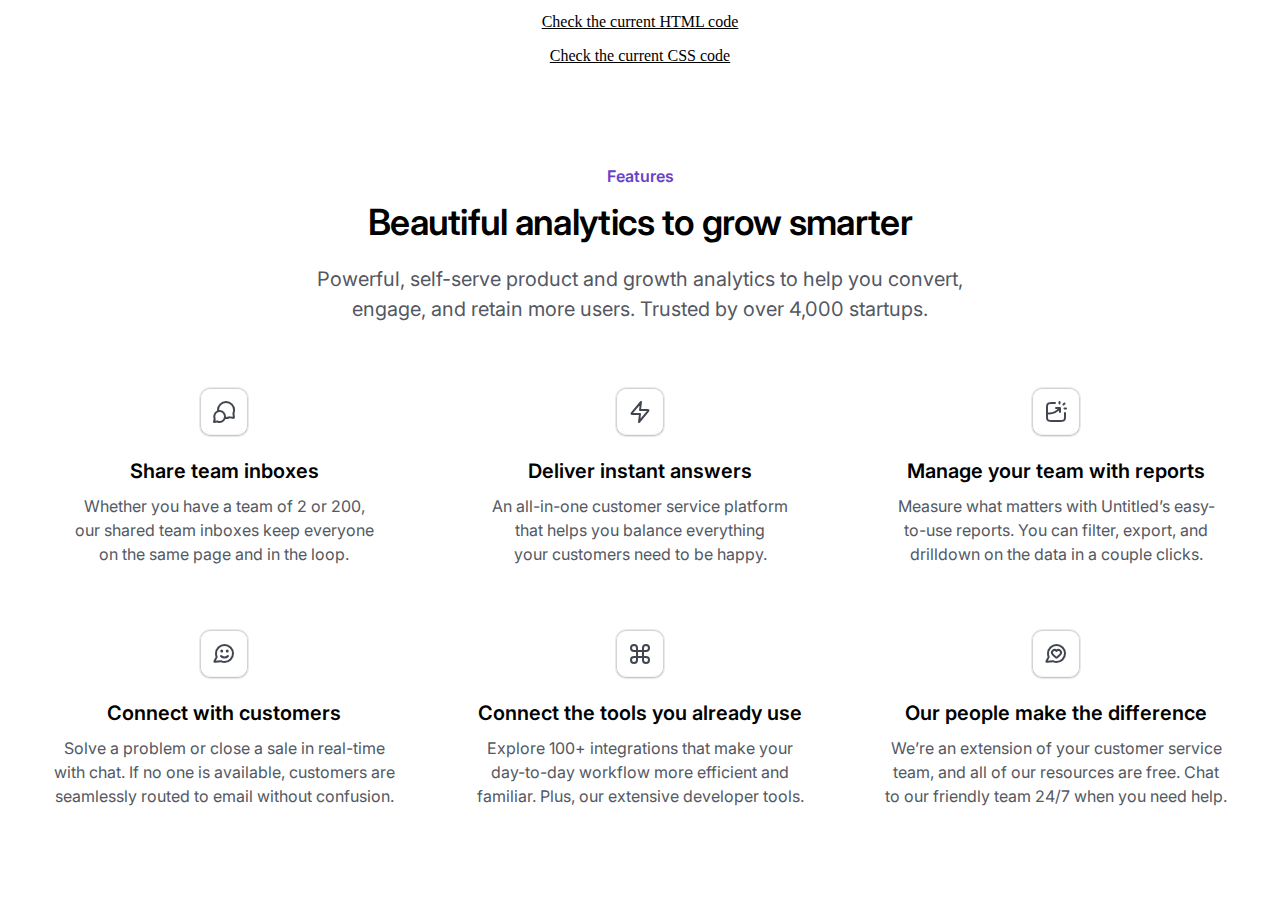
==== commit 6594f8bb: "links were added" ====
--- a/html-structure/components/features/features__simple-icons-02.html
+++ b/html-structure/components/features/features__simple-icons-02.html
@@ -8,6 +8,8 @@
   <link rel="stylesheet" href="./features__simple-icons-02.css">
 </head>
 <body>
+  <a style="text-align: center; display:block; padding-block-start: 10px" target="_blank" href="https://github.com/adonmez04/untitledUI-components/blob/master/html-structure/components/features/features__simple-icons-02.html">Check the current HTML code</a>
+  <a style="text-align: center; display:block; padding-block-start: 10px" target="_blank" href="https://github.com/adonmez04/untitledUI-components/blob/master/html-structure/components/features/features__simple-icons-02.css">Check the current CSS code</a>
     <article class="features__simple-icons-02 gap">
       <section class="simple-icons-02__header-container gap auto">
         <div class="simple-icons-02__header-content gap">
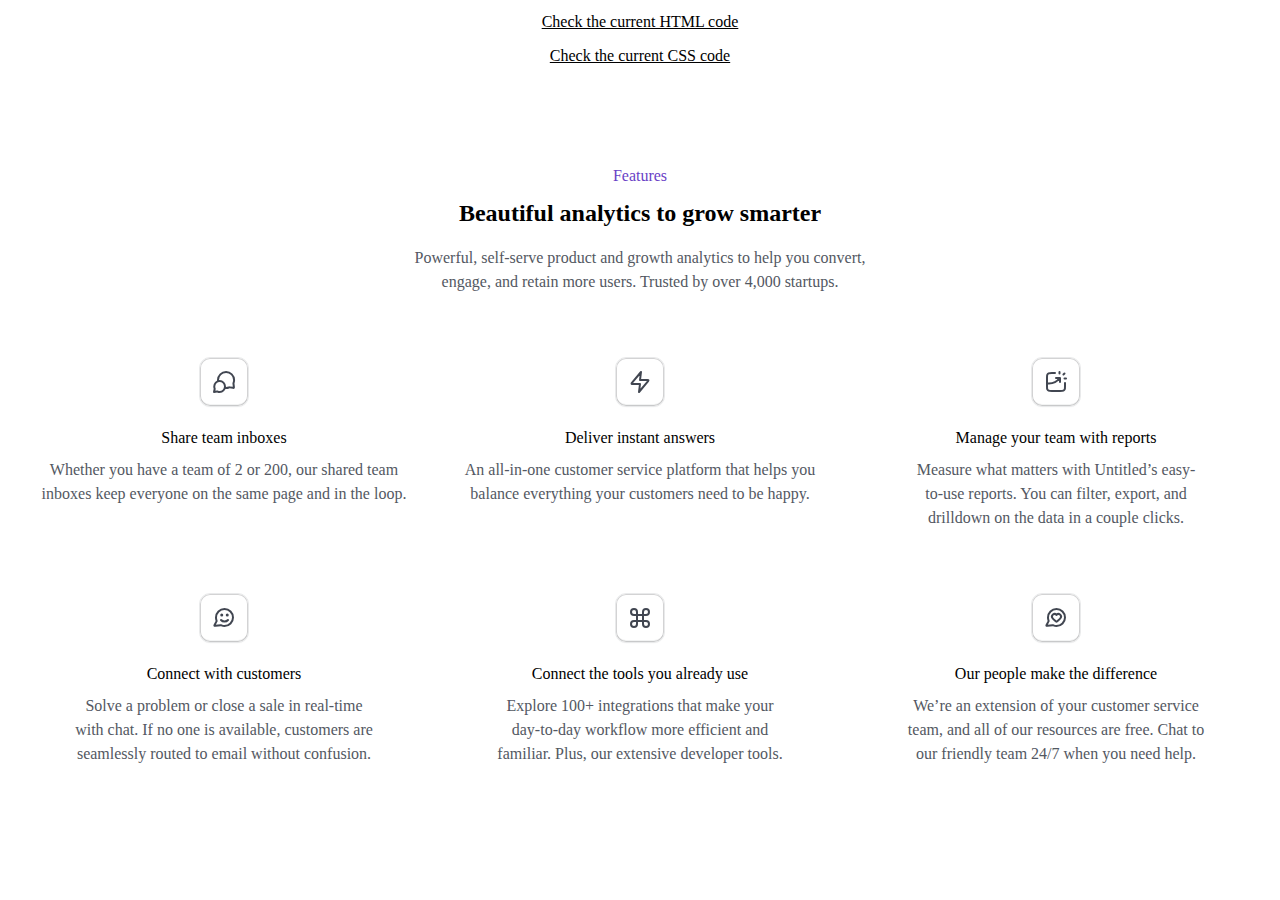
==== commit 647835ac: "the features section was updated" ====
--- a/html-structure/components/features/features__simple-icons-02.html
+++ b/html-structure/components/features/features__simple-icons-02.html
@@ -10,100 +10,98 @@
 <body>
   <a style="text-align: center; display:block; padding-block-start: 10px" target="_blank" href="https://github.com/adonmez04/untitledUI-components/blob/master/html-structure/components/features/features__simple-icons-02.html">Check the current HTML code</a>
   <a style="text-align: center; display:block; padding-block-start: 10px" target="_blank" href="https://github.com/adonmez04/untitledUI-components/blob/master/html-structure/components/features/features__simple-icons-02.css">Check the current CSS code</a>
-    <article class="features__simple-icons-02 gap">
-      <section class="simple-icons-02__header-container gap auto">
-        <div class="simple-icons-02__header-content gap">
-          <div class="simple-icons-02__header-heading-and-supporting-text gap">
-            <div class="simple-icons-02__header-heading-and-subheading gap">
-              <p class="subheading-sb">Features</p>
-              <h2 class="display-md-sb">Beautiful analytics to grow smarter</h2>
-            </div>
-            <p class="text-xl">Powerful, self-serve product and growth analytics to help you convert, engage, and retain more users. Trusted by over 4,000 startups.</p>
+  <article class="features__simple-icons-02 gap auto">
+    <section class="features__simple-icons-02-header gap auto">
+      <div class="content gap">
+        <div class="heading-and-supporting-text gap">
+          <div class="heading-and-subheading gap">
+            <p class="text-md--semibold">Features</p>
+            <h2 class="display-md--semibold">Beautiful analytics to grow smarter</h2>
+          </div>
+          <p class="text-xl--regular">Powerful, self-serve product and growth analytics to help you convert, engage, and retain more users. Trusted by over 4,000 startups.</p>
+        </div>
+      </div>
+    </section>
 
+    <section class="features__simple-icons-02-main auto">
+      <ul class="content">
+
+        <li class="feature-text gap">
+          <div class="featured-icon auto">
+              <svg xmlns="http://www.w3.org/2000/svg" width="24" height="24" viewBox="0 0 24 24" fill="none">
+                <path d="M6.09436 11.2288C6.03221 10.8282 5.99996 10.4179 5.99996 10C5.99996 5.58172 9.60525 2 14.0526 2C18.4999 2 22.1052 5.58172 22.1052 10C22.1052 10.9981 21.9213 11.9535 21.5852 12.8345C21.5154 13.0175 21.4804 13.109 21.4646 13.1804C21.4489 13.2512 21.4428 13.301 21.4411 13.3735C21.4394 13.4466 21.4493 13.5272 21.4692 13.6883L21.8717 16.9585C21.9153 17.3125 21.9371 17.4895 21.8782 17.6182C21.8266 17.731 21.735 17.8205 21.6211 17.8695C21.4911 17.9254 21.3146 17.8995 20.9617 17.8478L17.7765 17.3809C17.6101 17.3565 17.527 17.3443 17.4512 17.3448C17.3763 17.3452 17.3245 17.3507 17.2511 17.3661C17.177 17.3817 17.0823 17.4172 16.893 17.4881C16.0097 17.819 15.0524 18 14.0526 18C13.6344 18 13.2237 17.9683 12.8227 17.9073M7.63158 22C10.5965 22 13 19.5376 13 16.5C13 13.4624 10.5965 11 7.63158 11C4.66668 11 2.26316 13.4624 2.26316 16.5C2.26316 17.1106 2.36028 17.6979 2.53955 18.2467C2.61533 18.4787 2.65322 18.5947 2.66566 18.6739C2.67864 18.7567 2.68091 18.8031 2.67608 18.8867C2.67145 18.9668 2.65141 19.0573 2.61134 19.2383L2 22L4.9948 21.591C5.15827 21.5687 5.24 21.5575 5.31137 21.558C5.38652 21.5585 5.42641 21.5626 5.50011 21.5773C5.5701 21.5912 5.67416 21.6279 5.88227 21.7014C6.43059 21.8949 7.01911 22 7.63158 22Z"  stroke-width="2" stroke-linecap="round" stroke-linejoin="round"/>
+              </svg>
           </div>
+          <div class="text-and-supporting-text gap">
+            <p class="text-xl--semibold">Share team inboxes</p>
+            <p class="text-md--regular">Whether you have a team of 2 or 200, our shared team inboxes keep everyone on the same page and in the loop.</p>
+          </div>
+        </li>
 
-        </div>
-      </section>
+        <li class="feature-text gap">
+          <div class="featured-icon auto">
+            <svg xmlns="http://www.w3.org/2000/svg" width="24" height="24" viewBox="0 0 24 24" fill="none">
+              <path d="M12.9999 2L4.09332 12.6879C3.74451 13.1064 3.57011 13.3157 3.56744 13.4925C3.56512 13.6461 3.63359 13.7923 3.75312 13.8889C3.89061 14 4.16304 14 4.7079 14H11.9999L10.9999 22L19.9064 11.3121C20.2552 10.8936 20.4296 10.6843 20.4323 10.5075C20.4346 10.3539 20.3661 10.2077 20.2466 10.1111C20.1091 10 19.8367 10 19.2918 10H11.9999L12.9999 2Z" stroke-width="2" stroke-linecap="round" stroke-linejoin="round" />
+            </svg>
+          </div>
+          <div class="text-and-supporting-text gap">
+            <p class="text-xl--semibold">Deliver instant answers</p>
+            <p class="text-md--regular">An all-in-one customer service platform that helps you balance everything your customers need to be happy.</p>
+          </div>
+        </li>
 
-      <section class="simple-icons-02__main-container auto">
-        <ul class="simple-icons-02__main-content">
+        <li class="feature-text gap">
+          <div class="featured-icon auto">
+            <svg xmlns="http://www.w3.org/2000/svg" width="24" height="24" viewBox="0 0 24 24" fill="none">
+              <path d="M11 3H7.8C6.11984 3 5.27976 3 4.63803 3.32698C4.07354 3.6146 3.6146 4.07354 3.32698 4.63803C3 5.27976 3 6.11984 3 7.8V16.2C3 17.8802 3 18.7202 3.32698 19.362C3.6146 19.9265 4.07354 20.3854 4.63803 20.673C5.27976 21 6.11984 21 7.8 21H16.2C17.8802 21 18.7202 21 19.362 20.673C19.9265 20.3854 20.3854 19.9265 20.673 19.362C21 18.7202 21 17.8802 21 16.2V13M12 8H16V12M15.5 3.5V2M19.4393 4.56066L20.5 3.5M20.5103 8.5H22.0103M3 13.3471C3.65194 13.4478 4.31987 13.5 5 13.5C9.38636 13.5 13.2653 11.3276 15.6197 8" stroke-width="2" stroke-linecap="round" stroke-linejoin="round"/>
+            </svg>
+          </div>
+          <div class="text-and-supporting-text gap">
+            <p class="text-xl--semibold">Manage your team with reports</p>
+            <p class="text-md--regular">Measure what matters with Untitled’s easy-to-use reports. You can filter, export, and drilldown on the data in a couple clicks.</p>
+          </div>
+        </li>
 
-          <li class="simple-icons-02__main-feature-text gap">
-            <div class="simple-icons-02__main-featured-icon auto">
-                <svg xmlns="http://www.w3.org/2000/svg" width="24" height="24" viewBox="0 0 24 24" fill="none">
-                  <path d="M6.09436 11.2288C6.03221 10.8282 5.99996 10.4179 5.99996 10C5.99996 5.58172 9.60525 2 14.0526 2C18.4999 2 22.1052 5.58172 22.1052 10C22.1052 10.9981 21.9213 11.9535 21.5852 12.8345C21.5154 13.0175 21.4804 13.109 21.4646 13.1804C21.4489 13.2512 21.4428 13.301 21.4411 13.3735C21.4394 13.4466 21.4493 13.5272 21.4692 13.6883L21.8717 16.9585C21.9153 17.3125 21.9371 17.4895 21.8782 17.6182C21.8266 17.731 21.735 17.8205 21.6211 17.8695C21.4911 17.9254 21.3146 17.8995 20.9617 17.8478L17.7765 17.3809C17.6101 17.3565 17.527 17.3443 17.4512 17.3448C17.3763 17.3452 17.3245 17.3507 17.2511 17.3661C17.177 17.3817 17.0823 17.4172 16.893 17.4881C16.0097 17.819 15.0524 18 14.0526 18C13.6344 18 13.2237 17.9683 12.8227 17.9073M7.63158 22C10.5965 22 13 19.5376 13 16.5C13 13.4624 10.5965 11 7.63158 11C4.66668 11 2.26316 13.4624 2.26316 16.5C2.26316 17.1106 2.36028 17.6979 2.53955 18.2467C2.61533 18.4787 2.65322 18.5947 2.66566 18.6739C2.67864 18.7567 2.68091 18.8031 2.67608 18.8867C2.67145 18.9668 2.65141 19.0573 2.61134 19.2383L2 22L4.9948 21.591C5.15827 21.5687 5.24 21.5575 5.31137 21.558C5.38652 21.5585 5.42641 21.5626 5.50011 21.5773C5.5701 21.5912 5.67416 21.6279 5.88227 21.7014C6.43059 21.8949 7.01911 22 7.63158 22Z"  stroke-width="2" stroke-linecap="round" stroke-linejoin="round"/>
-                </svg>
-            </div>
-            <div class="simple-icons-02__main-text-and-supporting-text gap">
-              <p class="text-xl-sb">Share team inboxes</p>
-              <p class="text-md">Whether you have a team of 2 or 200, our shared team inboxes keep everyone on the same page and in the loop.</p>
-            </div>
-          </li>
+        <li class="feature-text gap">
+          <div class="featured-icon auto">
+            <svg xmlns="http://www.w3.org/2000/svg" width="24" height="24" viewBox="0 0 24 24" fill="none">
+              <path d="M8.99962 14C8.99962 14 10.3121 15.5 12.4996 15.5C14.6871 15.5 15.9996 14 15.9996 14M15.2496 9H15.2596M9.74962 9H9.75962M12.4996 20C17.194 20 20.9996 16.1944 20.9996 11.5C20.9996 6.80558 17.194 3 12.4996 3C7.8052 3 3.99962 6.80558 3.99962 11.5C3.99962 12.45 4.15547 13.3636 4.443 14.2166C4.55119 14.5376 4.60529 14.6981 4.61505 14.8214C4.62469 14.9432 4.6174 15.0286 4.58728 15.1469C4.55677 15.2668 4.48942 15.3915 4.35472 15.6408L2.71906 18.6684C2.48575 19.1002 2.36909 19.3161 2.3952 19.4828C2.41794 19.6279 2.50337 19.7557 2.6288 19.8322C2.7728 19.9201 3.01692 19.8948 3.50517 19.8444L8.62619 19.315C8.78127 19.299 8.85881 19.291 8.92949 19.2937C8.999 19.2963 9.04807 19.3029 9.11586 19.3185C9.18478 19.3344 9.27145 19.3678 9.44478 19.4345C10.3928 19.7998 11.4228 20 12.4996 20ZM15.7496 9C15.7496 9.27614 15.5258 9.5 15.2496 9.5C14.9735 9.5 14.7496 9.27614 14.7496 9C14.7496 8.72386 14.9735 8.5 15.2496 8.5C15.5258 8.5 15.7496 8.72386 15.7496 9ZM10.2496 9C10.2496 9.27614 10.0258 9.5 9.74962 9.5C9.47348 9.5 9.24962 9.27614 9.24962 9C9.24962 8.72386 9.47348 8.5 9.74962 8.5C10.0258 8.5 10.2496 8.72386 10.2496 9Z" stroke-width="2" stroke-linecap="round" stroke-linejoin="round"/>
+            </svg>
+          </div>
+          <div class="text-and-supporting-text gap">
+            <p class="text-xl--semibold">Connect with customers</p>
+            <p class="text-md--regular">Solve a problem or close a sale in real-time with chat. If no one is available, customers are seamlessly routed to email without confusion.</p>
+          </div>
+        </li>
 
-          <li class="simple-icons-02__main-feature-text gap">
-            <div class="simple-icons-02__main-featured-icon auto">
-              <svg xmlns="http://www.w3.org/2000/svg" width="24" height="24" viewBox="0 0 24 24" fill="none">
-                <path d="M12.9999 2L4.09332 12.6879C3.74451 13.1064 3.57011 13.3157 3.56744 13.4925C3.56512 13.6461 3.63359 13.7923 3.75312 13.8889C3.89061 14 4.16304 14 4.7079 14H11.9999L10.9999 22L19.9064 11.3121C20.2552 10.8936 20.4296 10.6843 20.4323 10.5075C20.4346 10.3539 20.3661 10.2077 20.2466 10.1111C20.1091 10 19.8367 10 19.2918 10H11.9999L12.9999 2Z" stroke-width="2" stroke-linecap="round" stroke-linejoin="round"/>
-              </svg>
-            </div>
-            <div class="simple-icons-02__main-text-and-supporting-text gap">
-              <p class="text-xl-sb">Deliver instant answers</p>
-              <p class="text-md">An all-in-one customer service platform that helps you balance everything your customers need to be happy.</p>
-            </div>
-          </li>
+        <li class="feature-text gap">
+          <div class="featured-icon auto">
+            <svg xmlns="http://www.w3.org/2000/svg" width="24" height="24" viewBox="0 0 24 24" fill="none">
+              <path d="M9 9V6C9 4.34315 7.65685 3 6 3C4.34315 3 3 4.34315 3 6C3 7.65685 4.34315 9 6 9H9ZM9 9V15M9 9H15M9 15V18C9 19.6569 7.65685 21 6 21C4.34315 21 3 19.6569 3 18C3 16.3431 4.34315 15 6 15H9ZM9 15H15M15 15H18C19.6569 15 21 16.3431 21 18C21 19.6569 19.6569 21 18 21C16.3431 21 15 19.6569 15 18V15ZM15 15V9M15 9V6C15 4.34315 16.3431 3 18 3C19.6569 3 21 4.34315 21 6C21 7.65685 19.6569 9 18 9H15Z" stroke-width="2" stroke-linecap="round" stroke-linejoin="round"/>
+            </svg>
+          </div>
+          <div class="text-and-supporting-text gap">
+            <p class="text-xl--semibold">Connect the tools you already use</p>
+            <p class="text-md--regular">Explore 100+ integrations that make your day-to-day workflow more efficient and familiar. Plus, our extensive developer tools.</p>
+          </div>
+        </li>
 
-          <li class="simple-icons-02__main-feature-text gap">
-            <div class="simple-icons-02__main-featured-icon auto">
-              <svg xmlns="http://www.w3.org/2000/svg" width="24" height="24" viewBox="0 0 24 24" fill="none">
-                <path d="M11 3H7.8C6.11984 3 5.27976 3 4.63803 3.32698C4.07354 3.6146 3.6146 4.07354 3.32698 4.63803C3 5.27976 3 6.11984 3 7.8V16.2C3 17.8802 3 18.7202 3.32698 19.362C3.6146 19.9265 4.07354 20.3854 4.63803 20.673C5.27976 21 6.11984 21 7.8 21H16.2C17.8802 21 18.7202 21 19.362 20.673C19.9265 20.3854 20.3854 19.9265 20.673 19.362C21 18.7202 21 17.8802 21 16.2V13M12 8H16V12M15.5 3.5V2M19.4393 4.56066L20.5 3.5M20.5103 8.5H22.0103M3 13.3471C3.65194 13.4478 4.31987 13.5 5 13.5C9.38636 13.5 13.2653 11.3276 15.6197 8" stroke-width="2" stroke-linecap="round" stroke-linejoin="round"/>
-              </svg>
-            </div>
-            <div class="simple-icons-02__main-text-and-supporting-text gap">
-              <p class="text-xl-sb">Manage your team with reports</p>
-              <p class="text-md">Measure what matters with Untitled’s easy-to-use reports. You can filter, export, and drilldown on the data in a couple clicks.</p>
-            </div>
-          </li>
+        <li class="feature-text gap">
+          <div class="featured-icon auto">
+            <svg xmlns="http://www.w3.org/2000/svg" width="24" height="24" viewBox="0 0 24 24" fill="none">
+              <path d="M20.9996 11.5C20.9996 16.1944 17.194 20 12.4996 20C11.4228 20 10.3928 19.7998 9.44478 19.4345C9.27145 19.3678 9.18478 19.3344 9.11586 19.3185C9.04807 19.3029 8.999 19.2963 8.92949 19.2937C8.85881 19.291 8.78127 19.299 8.62619 19.315L3.50517 19.8444C3.01692 19.8948 2.7728 19.9201 2.6288 19.8322C2.50337 19.7557 2.41794 19.6279 2.3952 19.4828C2.36909 19.3161 2.48575 19.1002 2.71906 18.6684L4.35472 15.6408C4.48942 15.3915 4.55677 15.2668 4.58728 15.1469C4.6174 15.0286 4.62469 14.9432 4.61505 14.8214C4.60529 14.6981 4.55119 14.5376 4.443 14.2166C4.15547 13.3636 3.99962 12.45 3.99962 11.5C3.99962 6.80558 7.8052 3 12.4996 3C17.194 3 20.9996 6.80558 20.9996 11.5Z" stroke-width="2" stroke-linecap="round" stroke-linejoin="round"/>
+              <path fill-rule="evenodd" clip-rule="evenodd" d="M12.4965 8.94925C11.5968 7.9104 10.0965 7.63095 8.96924 8.58223C7.84196 9.5335 7.68326 11.124 8.56851 12.2491C9.11696 12.9461 10.4935 14.2191 11.4616 15.087C11.8172 15.4057 11.995 15.5651 12.2084 15.6293C12.3914 15.6844 12.6017 15.6844 12.7847 15.6293C12.9981 15.5651 13.1759 15.4057 13.5315 15.087C14.4996 14.2191 15.8761 12.9461 16.4246 12.2491C17.3098 11.124 17.1705 9.5235 16.0238 8.58223C14.8772 7.64096 13.3963 7.9104 12.4965 8.94925Z" stroke-width="2" stroke-linecap="round" stroke-linejoin="round"/>
+            </svg>
+          </div>
+          <div class="text-and-supporting-text gap">
+            <p class="text-xl--semibold">Our people make the difference</p>
+            <p class="text-md--regular">We’re an extension of your customer service team, and all of our resources are free. Chat to our friendly team 24/7 when you need help.</p>
+          </div>
+        </li>
 
-          <li class="simple-icons-02__main-feature-text gap">
-            <div class="simple-icons-02__main-featured-icon auto">
-              <svg xmlns="http://www.w3.org/2000/svg" width="24" height="24" viewBox="0 0 24 24" fill="none">
-                <path d="M8.99962 14C8.99962 14 10.3121 15.5 12.4996 15.5C14.6871 15.5 15.9996 14 15.9996 14M15.2496 9H15.2596M9.74962 9H9.75962M12.4996 20C17.194 20 20.9996 16.1944 20.9996 11.5C20.9996 6.80558 17.194 3 12.4996 3C7.8052 3 3.99962 6.80558 3.99962 11.5C3.99962 12.45 4.15547 13.3636 4.443 14.2166C4.55119 14.5376 4.60529 14.6981 4.61505 14.8214C4.62469 14.9432 4.6174 15.0286 4.58728 15.1469C4.55677 15.2668 4.48942 15.3915 4.35472 15.6408L2.71906 18.6684C2.48575 19.1002 2.36909 19.3161 2.3952 19.4828C2.41794 19.6279 2.50337 19.7557 2.6288 19.8322C2.7728 19.9201 3.01692 19.8948 3.50517 19.8444L8.62619 19.315C8.78127 19.299 8.85881 19.291 8.92949 19.2937C8.999 19.2963 9.04807 19.3029 9.11586 19.3185C9.18478 19.3344 9.27145 19.3678 9.44478 19.4345C10.3928 19.7998 11.4228 20 12.4996 20ZM15.7496 9C15.7496 9.27614 15.5258 9.5 15.2496 9.5C14.9735 9.5 14.7496 9.27614 14.7496 9C14.7496 8.72386 14.9735 8.5 15.2496 8.5C15.5258 8.5 15.7496 8.72386 15.7496 9ZM10.2496 9C10.2496 9.27614 10.0258 9.5 9.74962 9.5C9.47348 9.5 9.24962 9.27614 9.24962 9C9.24962 8.72386 9.47348 8.5 9.74962 8.5C10.0258 8.5 10.2496 8.72386 10.2496 9Z" stroke-width="2" stroke-linecap="round" stroke-linejoin="round"/>
-              </svg>
-            </div>
-            <div class="simple-icons-02__main-text-and-supporting-text gap">
-              <p class="text-xl-sb">Connect with customers</p>
-              <p class="text-md">Solve a problem or close a sale in real-time with chat. If no one is available, customers are seamlessly routed to email without confusion.</p>
-            </div>
-          </li>
+      </ul>
+    </section>
 
-          <li class="simple-icons-02__main-feature-text gap">
-            <div class="simple-icons-02__main-featured-icon auto">
-              <svg xmlns="http://www.w3.org/2000/svg" width="24" height="24" viewBox="0 0 24 24" fill="none">
-                <path d="M9 9V6C9 4.34315 7.65685 3 6 3C4.34315 3 3 4.34315 3 6C3 7.65685 4.34315 9 6 9H9ZM9 9V15M9 9H15M9 15V18C9 19.6569 7.65685 21 6 21C4.34315 21 3 19.6569 3 18C3 16.3431 4.34315 15 6 15H9ZM9 15H15M15 15H18C19.6569 15 21 16.3431 21 18C21 19.6569 19.6569 21 18 21C16.3431 21 15 19.6569 15 18V15ZM15 15V9M15 9V6C15 4.34315 16.3431 3 18 3C19.6569 3 21 4.34315 21 6C21 7.65685 19.6569 9 18 9H15Z" stroke-width="2" stroke-linecap="round" stroke-linejoin="round"/>
-              </svg>
-            </div>
-            <div class="simple-icons-02__main-text-and-supporting-text gap">
-              <p class="text-xl-sb">Connect the tools you already use</p>
-              <p class="text-md">Explore 100+ integrations that make your day-to-day workflow more efficient and familiar. Plus, our extensive developer tools.</p>
-            </div>
-          </li>
-
-          <li class="simple-icons-02__main-feature-text gap">
-            <div class="simple-icons-02__main-featured-icon auto">
-              <svg xmlns="http://www.w3.org/2000/svg" width="24" height="24" viewBox="0 0 24 24" fill="none">
-                <path d="M20.9996 11.5C20.9996 16.1944 17.194 20 12.4996 20C11.4228 20 10.3928 19.7998 9.44478 19.4345C9.27145 19.3678 9.18478 19.3344 9.11586 19.3185C9.04807 19.3029 8.999 19.2963 8.92949 19.2937C8.85881 19.291 8.78127 19.299 8.62619 19.315L3.50517 19.8444C3.01692 19.8948 2.7728 19.9201 2.6288 19.8322C2.50337 19.7557 2.41794 19.6279 2.3952 19.4828C2.36909 19.3161 2.48575 19.1002 2.71906 18.6684L4.35472 15.6408C4.48942 15.3915 4.55677 15.2668 4.58728 15.1469C4.6174 15.0286 4.62469 14.9432 4.61505 14.8214C4.60529 14.6981 4.55119 14.5376 4.443 14.2166C4.15547 13.3636 3.99962 12.45 3.99962 11.5C3.99962 6.80558 7.8052 3 12.4996 3C17.194 3 20.9996 6.80558 20.9996 11.5Z" stroke-width="2" stroke-linecap="round" stroke-linejoin="round"/>
-                <path fill-rule="evenodd" clip-rule="evenodd" d="M12.4965 8.94925C11.5968 7.9104 10.0965 7.63095 8.96924 8.58223C7.84196 9.5335 7.68326 11.124 8.56851 12.2491C9.11696 12.9461 10.4935 14.2191 11.4616 15.087C11.8172 15.4057 11.995 15.5651 12.2084 15.6293C12.3914 15.6844 12.6017 15.6844 12.7847 15.6293C12.9981 15.5651 13.1759 15.4057 13.5315 15.087C14.4996 14.2191 15.8761 12.9461 16.4246 12.2491C17.3098 11.124 17.1705 9.5235 16.0238 8.58223C14.8772 7.64096 13.3963 7.9104 12.4965 8.94925Z" stroke-width="2" stroke-linecap="round" stroke-linejoin="round"/>
-              </svg>
-            </div>
-            <div class="simple-icons-02__main-text-and-supporting-text gap">
-              <p class="text-xl-sb">Our people make the difference</p>
-              <p class="text-md">We’re an extension of your customer service team, and all of our resources are free. Chat to our friendly team 24/7 when you need help.</p>
-            </div>
-          </li>
-
-        </ul>
-      </section>
-
-    </article> <!-- end of the features__simple-icons-02 -->
+  </article> <!-- end of the features__simple-icons-02 -->
 </body>
 </html>--- a/styles.css
+++ b/styles.css
@@ -1296,127 +1296,7 @@
   }
 }
 @layer vendors {}
-/* ******************************************** */
-/* === THE FEATURES SECTION ==== */
-/* ******************************************** */
-/* ******************************************** */
-/* === THE features__simple-icons-02 ==== */
-/* ******************************************** */
-@layer components.features {
-  .features__simple-icons-02 {
-    max-inline-size: var(--max-width-desktop);
-    background-color: var(--bg-primary);
-    padding-block: var(--spacing-9xl);
-    margin-inline: auto;
-    text-align: center;
-    /* Vertical Spacing */
-    --_gap: var(--spacing-7xl);
-    /* Different Styles */
-  }
-  .features__simple-icons-02 .text-xl {
-    color: var(--text-tertiary-600);
-  }
-  .simple-icons-02__header-container {
-    max-inline-size: var(--container-max-width-desktop);
-    padding-inline: var(--container-padding-desktop);
-    /* Vertical Spacing */
-    --_gap: var(--spacing-4xl);
-  }
-  .simple-icons-02__header-content {
-    /* Vertical Spacing */
-    --_gap: var(--spacing-6xl);
-  }
-  .simple-icons-02__header-heading-and-supporting-text {
-    max-inline-size: var(--width-xl);
-    /* Vertical Spacing */
-    --_gap: var(--spacing-2xl);
-  }
-  .simple-icons-02__header-heading-and-subheading {
-    /* Vertical Spacing */
-    --_gap: var(--spacing-lg);
-  }
-  .simple-icons-02__main-container {
-    max-inline-size: var(--container-max-width-desktop);
-    padding-inline: var(--container-padding-desktop);
-    /* Vertical Spacing */
-    --_gap: var(--spacing-7xl);
-  }
-  .simple-icons-02__main-content {
-    display: flex;
-    flex-wrap: wrap;
-    align-items: flex-start;
-    align-content: flex-start;
-    gap: var(--spacing-7xl) var(--spacing-4xl);
-  }
-  .simple-icons-02__main-content > * {
-    flex: 1 0 320px;
-    align-self: stretch;
-  }
-  .simple-icons-02__main-feature-text {
-    /* Vertical Spacing */
-    --_gap: var(--spacing-2xl);
-  }
-  .simple-icons-02__main-featured-icon-area {
-    display: flex;
-    justify-content: center;
-    align-items: center;
-    width: 3rem;
-    height: 3rem;
-    padding: 0.75rem;
-    border-radius: var(--radius-lg);
-    outline: 1px solid var(--featured-icon-modern-border);
-    background-color: var(--bg-primary);
-    /* Shadows/shadow-xs-skeuomorphic */
-    box-shadow: 0px 0px 0px 1px var(--shadow-skeumorphic-inner-border) inset, 0px -2px 0px 0px var(--shadow-skeumorphic-inner) inset, 0px 1px 2px 0px var(--shadow-xs);
-  }
-}
-/* ******************************************** */
-/* === THE hero-header-section__color-card-01 ==== */
-/* ******************************************** */
-@layer components.hero-header-section {
-  /* .color-card-01 */
-  .hero-header-section__color-card-01 {
-    background-color: var(--bg-primary);
-    max-inline-size: var(--section-max-width-desktop);
-    text-wrap: balance;
-    /* Different Styles */
-  }
-  .hero-header-section__color-card-01 .display-2xl-sb {
-    color: var(--text-primary_on-brand);
-  }
-  .hero-header-section__color-card-01 .supporting-text {
-    color: var(--text-tertiary_on-brand);
-  }
-  .color-card-01__section {
-    padding-block: var(--spacing-4xl) var(--spacing-9xl);
-    /* Vertical Spacing */
-    --_gap: var(--spacing-7xl);
-  }
-  .color-card-01__container {
-    max-inline-size: var(--container-max-width-desktop);
-    padding-inline: var(--container-padding-desktop);
-  }
-  .color-card-01__content {
-    padding-inline: var(--spacing-4xl);
-    padding-block: var(--spacing-9xl) 12rem;
-    border-radius: var(--spacing-3xl);
-    background-color: var(--bg-brand-section);
-    /* Vertical Spacing */
-    --_gap: var(--spacing-6xl);
-  }
-  .color-card-01__heading-and-supporting-text {
-    max-inline-size: var(--width-xl);
-    text-align: center;
-    /* Vertical Spacing */
-    --_gap: var(--spacing-3xl);
-  }
-  .color-card-01__email-capture {
-    display: flex;
-    align-items: flex-start;
-    gap: var(--spacing-xl);
-    max-inline-size: var(--width-sm);
-  }
-}
+
 @layer important, primitives, variables, reset, base, components, layout, utilities, vendors;
 /* Using the light-dark feature */
 @layer variables {
@@ -1430,5 +1310,3 @@
     background-color: var(--bg-primary);
   }
 }
-
-/*# sourceMappingURL=/main.77bb5cfd.css.map */--- a/html-structure/components/features/features__simple-icons-02.css
+++ b/html-structure/components/features/features__simple-icons-02.css
@@ -1,5 +1,7 @@
 /* ******************************************** */
-/* *** The features__simple-icons-02 *** */
+
+/* *** The features-simple-icons-02 *** */
+
 /* ******************************************** */
 
 @layer components.features {
@@ -7,91 +9,184 @@
     max-inline-size: var(--max-width-desktop);
     background-color: var(--bg-primary);
     padding-block: var(--spacing-9xl);
-    margin-inline: auto;
     text-align: center;
     text-wrap: balance;
 
     /* Vertical Spacing */
     --_gap: var(--spacing-7xl);
 
-    /* Different Styles */
-    .text-xl {color: var(--text-tertiary-600)}
-    .text-md {color: var(--text-tertiary-600)}
+    @media (width <= 375px) {
+      padding-block: var(--spacing-7xl);
+      
+      --_gap: var(--spacing-6xl);
+    }
   }
 
-    .simple-icons-02__header-container {
+    .features__simple-icons-02-header {
       max-inline-size: var(--container-max-width-desktop);
       padding-inline: var(--container-padding-desktop);
 
       /* Vertical Spacing */
       --_gap: var(--spacing-4xl);
+
+      @media (width <= 375px) {
+        padding-inline: var(--container-padding-mobile);
+      }
     }
 
-    .simple-icons-02__header-content {
-      /* Vertical Spacing */
-      --_gap: var(--spacing-6xl);
-    }
+    /* Nesting */
+    .features__simple-icons-02-header {
+      .content {
+        /* Vertical Spacing */
+        --_gap: var(--spacing-6xl);
+        
+        @media (width <= 375px) {
+          /* Vertical Spacing */
+        --_gap: var(--spacing-4xl);
+        }
+      }
+  
+      .heading-and-supporting-text {
+        max-inline-size: var(--width-xl);
+  
+        /* Vertical Spacing */
+        --_gap: var(--spacing-2xl);
+  
+        @media (width <= 375px) {
+          /* Vertical Spacing */
+        --_gap: var(--spacing-xl);
+        }
+      }
+  
+      .heading-and-subheading {
+        /* Vertical Spacing */
+        --_gap: var(--spacing-lg);
+      }
+  
+      .text-md--semibold {
+        color: var(--text-brand-secondary-700);
+  
+        @media (width <= 375px) {
+          font-size: var(--text-sm);
+          line-height: var(--line-height-text-sm);
+        }
+      }
+  
+      .display-md--semibold {
+        @media (width <= 375px) {
+          font-size: var(--display-sm);
+          line-height: var(--line-height-display-sm);
+        }
+      }
+  
+      .text-xl--regular {
+        color: var(--text-tertiary-600);
+  
+        @media (width <= 375px) {
+          font-size: var(--text-lg);
+          line-height: var(--line-height-text-lg);
+        }
+      }
 
-    .simple-icons-02__header-heading-and-supporting-text {
-      max-inline-size: var(--width-xl);
+    } /* end of the features__simple-icons-02__header class */
 
-      /* Vertical Spacing */
-      --_gap: var(--spacing-2xl);
-    }
-
-    .simple-icons-02__header-heading-and-subheading {
-      /* Vertical Spacing */
-      --_gap: var(--spacing-lg);
-    }
-    
-    .simple-icons-02__main-container {
+    .features__simple-icons-02-main {
       max-inline-size: var(--container-max-width-desktop);
       padding-inline: var(--container-padding-desktop);
 
       /* Vertical Spacing */
       --_gap: var(--spacing-7xl);
-    }
 
-    .simple-icons-02__main-content {
-      display: flex;
-      flex-wrap: wrap;
-      align-items: flex-start;
-      align-content: flex-start;
-      justify-content: center;
-      gap: var(--spacing-7xl) var(--spacing-4xl);
-
-      > * {
-        max-inline-size: 24rem;
-        flex: 1 1 20rem;
-        align-self: stretch;
+      @media (width <= 375px) {
+        padding-inline: var(--container-padding-mobile);
       }
     }
 
-    .simple-icons-02__main-feature-text {
-      /* Vertical Spacing */
-      --_gap: var(--spacing-2xl);
-    }
+    /* Nesting */
+    .features__simple-icons-02-main {
+      .content {
+        display: flex;
+        flex-wrap: wrap;
+        align-items: flex-start;
+        align-content: flex-start;
+        justify-content: center;
+        column-gap: var(--spacing-4xl);
+        row-gap: var(--spacing-7xl);
+  
+        > * {
+          max-inline-size: 24rem;
+          flex: 1 1 20rem;
+          align-self: stretch;
+        }
+  
+        @media (width <= 375px) {
+          row-gap: var(--spacing-5xl);
+        }
+      }
+  
+      .feature-text {
+        /* Vertical Spacing */
+        --_gap: var(--spacing-2xl);
+  
+        @media (width <= 375px) {
+          --_gap: var(--spacing-xl);
+        }
+      }
+  
+      .featured-icon {
+        display: flex;
+        justify-content: center;
+        align-items: center;
+        width: 3rem;
+        height: 3rem;
+        padding: 0.75rem;
+  
+        /* Border */
+        border-radius: var(--radius-lg);
+        outline: 1px solid var(--featured-icon-modern-border);
+        background-color: var(--bg-primary);
+  
+        /* Shadows/shadow-xs-skeuomorphic */
+        box-shadow: 0 0 0 1px var(--shadow-skeumorphic-inner-border) inset, 0 -2px 0 0 var(--shadow-skeumorphic-inner) inset, 0 1px 2px 0 var(--shadow-xs);
+  
+        @media (width <= 375px) {
+          width: 2.5rem;
+          height: 2.5rem;
+          padding: 0.625rem;
+        }
+      }
+  
+      .featured-icon > svg {
+        stroke: var(--fg-secondary-700);
+        width: 1.5rem;
+        height: 1.5rem;
+  
+        @media (width <= 375px) {
+          width: 1.25rem;
+          height: 1.25rem;
+        }
+      }
+  
+      .text-and-supporting-text {
+        /* Vertical Spacing */
+        --_gap: var(--spacing-md);
+  
+        @media (width <= 375px) {
+          --_gap: var(--spacing-xs);
+        }
+      }
+  
+      .text-xl--semibold {
+        @media (width <= 375px) {
+          font-size: var(--text-lg);
+          line-height: var(--line-height-text-lg);
+        }
+      }
+  
+      .text-md--regular {
+        color: var(--text-tertiary-600);
+      }
 
-    .simple-icons-02__main-featured-icon {
-      display: flex;
-      justify-content: center;
-      align-items: center;
-      width: 3rem;
-      height: 3rem;
-      padding: 0.75rem;
+    } /* end of the features__simple-icons-02-main class */    
 
-      border-radius: var(--radius-lg);
-      outline: 1px solid var(--featured-icon-modern-border);
-      background-color: var(--bg-primary);
-
-      /* Shadows/shadow-xs-skeuomorphic */
-      box-shadow: 0px 0px 0px 1px var(--shadow-skeumorphic-inner-border) inset, 0px -2px 0px 0px var(--shadow-skeumorphic-inner) inset, 0px 1px 2px 0px var(--shadow-xs);
-    }
-    .simple-icons-02__main-featured-icon > svg {
-      stroke: var(--fg-secondary-700);
-    }
-    .simple-icons-02__main-text-and-supporting-text {
-      /* Vertical Spacing */
-      --_gap: var(--spacing-md);
-    }
-  }+  } /* end of the components.features layer */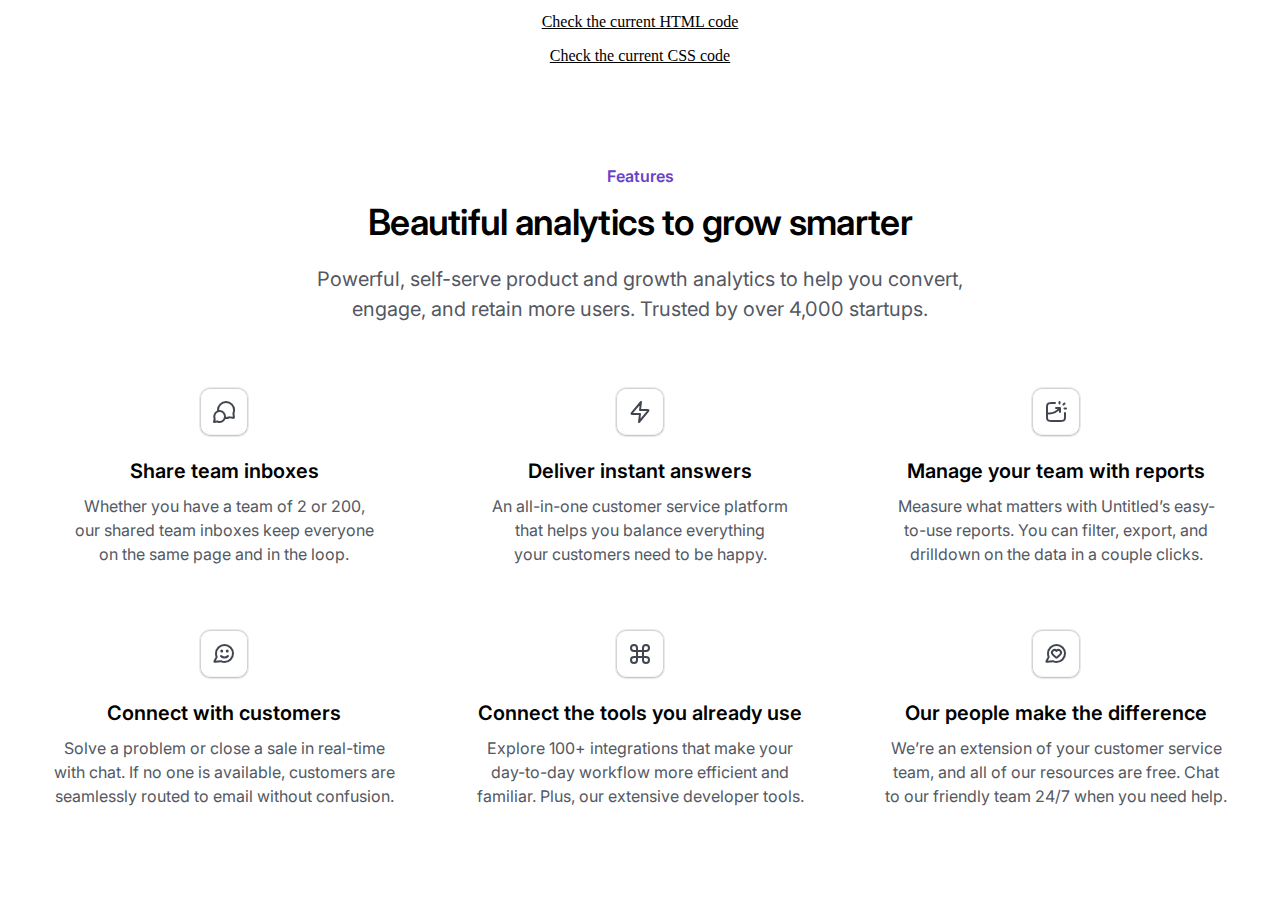
==== commit 2ae77f44: "fixed bugs" ====
--- a/html-structure/components/features/features__simple-icons-02.html
+++ b/html-structure/components/features/features__simple-icons-02.html
@@ -10,6 +10,7 @@
 <body>
   <a style="text-align: center; display:block; padding-block-start: 10px" target="_blank" href="https://github.com/adonmez04/untitledUI-components/blob/master/html-structure/components/features/features__simple-icons-02.html">Check the current HTML code</a>
   <a style="text-align: center; display:block; padding-block-start: 10px" target="_blank" href="https://github.com/adonmez04/untitledUI-components/blob/master/html-structure/components/features/features__simple-icons-02.css">Check the current CSS code</a>
+
   <article class="features__simple-icons-02 gap auto">
     <section class="features__simple-icons-02-header gap auto">
       <div class="content gap">
@@ -103,5 +104,6 @@
     </section>
 
   </article> <!-- end of the features__simple-icons-02 -->
+
 </body>
 </html>--- a/styles.css
+++ b/styles.css
@@ -1,15 +1,18 @@
 @charset "UTF-8";
+/* ******************************************** */
+/* *** THE MAIN *** */
+/* ******************************************** */
 @import url("https://fonts.googleapis.com/css2?family=Inter:ital,opsz,wght@0,14..32,100..900;1,14..32,100..900&family=Merriweather:ital,wght@0,300;0,400;0,700;0,900;1,300;1,400;1,700;1,900&display=swap");
 /* ******************************************** */
-/* === THE IMPORTANT ==== */
+/* *** THE IMPORTANT *** */
 /* ******************************************** */
 @layer important {}
 /* ******************************************** */
-/* === THE PRIMITIVES ==== */
+/* *** THE PRIMITIVES *** */
 /* ******************************************** */
 @layer primitives {
   :root {
-    /* === Colors === */
+    /* Colors */
     /* Base */
     --base---white: hsl(0deg 0% 100% / 100%);
     --base---black: hsl(0deg 0% 0% / 100%);
@@ -453,7 +456,7 @@
   }
 }
 /* ******************************************** */
-/* === THE COLORS ==== */
+/* *** THE COLORS *** */
 /* ******************************************** */
 @layer variables {
   :root {
@@ -593,7 +596,7 @@
     --alpha-black-80: light-dark(hsl(0deg 0% 0% / 80%), hsl(0deg 0% 100% / 80%));
     --alpha-black-90: light-dark(hsl(0deg 0% 0% / 90%), hsl(0deg 0% 100% / 90%));
     --alpha-black-100: light-dark(hsl(0deg 0% 0% / 100%), hsl(0deg 0% 100% / 100%));
-    /* Utility */
+    /* Utility-gray */
     --utility-gray-50: light-dark(var(--gray-light-mode--50), var(--gray-dark-mode--900));
     --utility-gray-100: light-dark(var(--gray-light-mode--100), var(--gray-dark-mode--800));
     --utility-gray-200: light-dark(var(--gray-light-mode--200), var(--gray-dark-mode--700));
@@ -604,6 +607,7 @@
     --utility-gray-700: light-dark(var(--gray-light-mode--700), var(--gray-dark-mode--300));
     --utility-gray-800: light-dark(var(--gray-light-mode--800), var(--gray-dark-mode--200));
     --utility-gray-900: light-dark(var(--gray-light-mode--900), var(--gray-dark-mode--100));
+    /* Utility-brand */
     --utility-brand-50: light-dark(var(--brand--50), var(--brand--950));
     --utility-brand-50_alt: light-dark(var(--brand--50), var(--utility-gray-50));
     --utility-brand-100: light-dark(var(--brand--100), var(--brand--900));
@@ -624,6 +628,7 @@
     --utility-brand-800_alt: light-dark(var(--brand--800), var(--utility-gray-800));
     --utility-brand-900: light-dark(var(--brand--900), var(--brand--100));
     --utility-brand-900_alt: light-dark(var(--brand--900), var(--utility-gray-900));
+    /* Utility-error */
     --utility-error-50: light-dark(var(--error--50), var(--error--950));
     --utility-error-100: light-dark(var(--error--100), var(--error--900));
     --utility-error-200: light-dark(var(--error--200), var(--error--800));
@@ -632,6 +637,7 @@
     --utility-error-500: light-dark(var(--error--500), var(--error--500));
     --utility-error-600: light-dark(var(--error--600), var(--error--400));
     --utility-error-700: light-dark(var(--error--700), var(--error--300));
+    /* Utility-warning */
     --utility-warning-50: light-dark(var(--warning--50), var(--warning--950));
     --utility-warning-100: light-dark(var(--warning--100), var(--warning--900));
     --utility-warning-200: light-dark(var(--warning--200), var(--warning--800));
@@ -640,6 +646,7 @@
     --utility-warning-500: light-dark(var(--warning--500), var(--warning--500));
     --utility-warning-600: light-dark(var(--warning--600), var(--warning--400));
     --utility-warning-700: light-dark(var(--warning--700), var(--warning--300));
+    /* Utility-success */
     --utility-success-50: light-dark(var(--success--50), var(--success--950));
     --utility-success-100: light-dark(var(--success--100), var(--success--900));
     --utility-success-200: light-dark(var(--success--200), var(--success--800));
@@ -648,6 +655,7 @@
     --utility-success-500: light-dark(var(--success--500), var(--success--500));
     --utility-success-600: light-dark(var(--success--600), var(--success--400));
     --utility-success-700: light-dark(var(--success--700), var(--success--300));
+    /* Utility-gray-blue */
     --utility-gray-blue-50: light-dark(var(--gray-blue--50), var(--gray-blue--950));
     --utility-gray-blue-100: light-dark(var(--gray-blue--100), var(--gray-blue--900));
     --utility-gray-blue-200: light-dark(var(--gray-blue--200), var(--gray-blue--800));
@@ -656,6 +664,7 @@
     --utility-gray-blue-500: light-dark(var(--gray-blue--500), var(--gray-blue--500));
     --utility-gray-blue-600: light-dark(var(--gray-blue--600), var(--gray-blue--400));
     --utility-gray-blue-700: light-dark(var(--gray-blue--700), var(--gray-blue--300));
+    /* Utility-green */
     --utility-green-50: light-dark(var(--green--50), var(--green--950));
     --utility-green-100: light-dark(var(--green--100), var(--green--900));
     --utility-green-200: light-dark(var(--green--200), var(--green--800));
@@ -664,6 +673,7 @@
     --utility-green-500: light-dark(var(--green--500), var(--green--500));
     --utility-green-600: light-dark(var(--green--600), var(--green--400));
     --utility-green-700: light-dark(var(--green--700), var(--green--300));
+    /* Utility-blue-light */
     --utility-blue-light-50: light-dark(var(--blue-light--50), var(--blue-light--950));
     --utility-blue-light-100: light-dark(var(--blue-light--100), var(--blue-light--900));
     --utility-blue-light-200: light-dark(var(--blue-light--200), var(--blue-light--800));
@@ -672,6 +682,7 @@
     --utility-blue-light-500: light-dark(var(--blue-light--500), var(--blue-light--500));
     --utility-blue-light-600: light-dark(var(--blue-light--600), var(--blue-light--400));
     --utility-blue-light-700: light-dark(var(--blue-light--700), var(--blue-light--300));
+    /* Utility-blue */
     --utility-blue-50: light-dark(var(--blue--50), var(--blue--950));
     --utility-blue-100: light-dark(var(--blue--100), var(--blue--900));
     --utility-blue-200: light-dark(var(--blue--200), var(--blue--800));
@@ -680,6 +691,7 @@
     --utility-blue-500: light-dark(var(--blue--500), var(--blue--500));
     --utility-blue-600: light-dark(var(--blue--600), var(--blue--400));
     --utility-blue-700: light-dark(var(--blue--700), var(--blue--300));
+    /* Utility-blue-dark */
     --utility-blue-dark-50: light-dark(var(--blue-dark--50), var(--blue-dark--950));
     --utility-blue-dark-100: light-dark(var(--blue-dark--100), var(--blue-dark--900));
     --utility-blue-dark-200: light-dark(var(--blue-dark--200), var(--blue-dark--800));
@@ -688,6 +700,7 @@
     --utility-blue-dark-500: light-dark(var(--blue-dark--500), var(--blue-dark--500));
     --utility-blue-dark-600: light-dark(var(--blue-dark--600), var(--blue-dark--400));
     --utility-blue-dark-700: light-dark(var(--blue-dark--700), var(--blue-dark--300));
+    /* Utility-indigo */
     --utility-indigo-50: light-dark(var(--indigo--50), var(--indigo--950));
     --utility-indigo-100: light-dark(var(--indigo--100), var(--indigo--900));
     --utility-indigo-200: light-dark(var(--indigo--200), var(--indigo--800));
@@ -696,6 +709,7 @@
     --utility-indigo-500: light-dark(var(--indigo--500), var(--indigo--500));
     --utility-indigo-600: light-dark(var(--indigo--600), var(--indigo--400));
     --utility-indigo-700: light-dark(var(--indigo--700), var(--indigo--300));
+    /* Utility-purple */
     --utility-purple-50: light-dark(var(--purple--50), var(--purple--950));
     --utility-purple-100: light-dark(var(--purple--100), var(--purple--900));
     --utility-purple-200: light-dark(var(--purple--200), var(--purple--800));
@@ -704,6 +718,7 @@
     --utility-purple-500: light-dark(var(--purple--500), var(--purple--500));
     --utility-purple-600: light-dark(var(--purple--600), var(--purple--400));
     --utility-purple-700: light-dark(var(--purple--700), var(--purple--300));
+    /* Utility-fuchsia */
     --utility-fuchsia-50: light-dark(var(--fuchsia--50), var(--fuchsia--950));
     --utility-fuchsia-100: light-dark(var(--fuchsia--100), var(--fuchsia--900));
     --utility-fuchsia-200: light-dark(var(--fuchsia--200), var(--fuchsia--800));
@@ -712,6 +727,7 @@
     --utility-fuchsia-500: light-dark(var(--fuchsia--500), var(--fuchsia--500));
     --utility-fuchsia-600: light-dark(var(--fuchsia--600), var(--fuchsia--400));
     --utility-fuchsia-700: light-dark(var(--fuchsia--700), var(--fuchsia--300));
+    /* Utility-pink */
     --utility-pink-50: light-dark(var(--pink--50), var(--pink--950));
     --utility-pink-100: light-dark(var(--pink--100), var(--pink--900));
     --utility-pink-200: light-dark(var(--pink--200), var(--pink--800));
@@ -720,6 +736,7 @@
     --utility-pink-500: light-dark(var(--pink--500), var(--pink--500));
     --utility-pink-600: light-dark(var(--pink--600), var(--pink--400));
     --utility-pink-700: light-dark(var(--pink--700), var(--pink--300));
+    /* Utility-orange-dark */
     --utility-orange-dark-50: light-dark(var(--orange-dark--50), var(--orange-dark--950));
     --utility-orange-dark-100: light-dark(var(--orange-dark--100), var(--orange-dark--900));
     --utility-orange-dark-200: light-dark(var(--orange-dark--200), var(--orange-dark--800));
@@ -728,6 +745,7 @@
     --utility-orange-dark-500: light-dark(var(--orange-dark--500), var(--orange-dark--500));
     --utility-orange-dark-600: light-dark(var(--orange-dark--600), var(--orange-dark--400));
     --utility-orange-dark-700: light-dark(var(--orange-dark--700), var(--orange-dark--300));
+    /* Utility-orange */
     --utility-orange-50: light-dark(var(--orange--50), var(--orange--950));
     --utility-orange-100: light-dark(var(--orange--100), var(--orange--900));
     --utility-orange-200: light-dark(var(--orange--200), var(--orange--800));
@@ -736,6 +754,7 @@
     --utility-orange-500: light-dark(var(--orange--500), var(--orange--500));
     --utility-orange-600: light-dark(var(--orange--600), var(--orange--400));
     --utility-orange-700: light-dark(var(--orange--700), var(--orange--300));
+    /* Utility-yellow */
     --utility-yellow-50: light-dark(var(--yellow--50), var(--yellow--950));
     --utility-yellow-100: light-dark(var(--yellow--100), var(--yellow--900));
     --utility-yellow-200: light-dark(var(--yellow--200), var(--yellow--800));
@@ -766,39 +785,46 @@
     --breadcrumb-icon-fg: light-dark(var(--green-light--500), var(--gray-dark-mode--400));
     --breadcrumb-icon-fg_hover: light-dark(var(--green-light--700), var(--base---white));
     --breadcrumb-brand-icon-fg_hover: light-dark(var(--brand--700), var(--base---white));
-    /* Buttons */
+    /* Button-primary */
     --button-primary-fg: light-dark(var(--base---white), var(--base---white));
     --button-primary-fg_hover: light-dark(var(--base---white), var(--base---white));
     --button-primary-bg: light-dark(var(--brand--600), var(--brand--600));
     --button-primary-bg_hover: light-dark(var(--brand--700), var(--brand--700));
+    /* Button-secondary */
     --button-secondary-fg: light-dark(var(--gray-light-mode--700), var(--gray-dark-mode--300));
     --button-secondary-fg_hover: light-dark(var(--gray-light-mode--800), var(--gray-dark-mode--100));
     --button-secondary-bg: light-dark(var(--base---white), var(--gray-dark-mode--900));
     --button-secondary-bg_hover: light-dark(var(--gray-light-mode--50), var(--gray-dark-mode--800));
     --button-secondary-border: light-dark(var(--gray-light-mode--300), var(--gray-dark-mode--700));
     --button-secondary-border_hover: light-dark(var(--gray-light-mode--300), var(--gray-dark-mode--700));
+    /* Button-secondary-color */
     --button-secondary-color-fg: light-dark(var(--brand--700), var(--gray-dark-mode--300));
     --button-secondary-color-fg_hover: light-dark(var(--brand--800), var(--gray-dark-mode--100));
     --button-secondary-color-bg: light-dark(var(--base---white), var(--gray-dark-mode--900));
     --button-secondary-color-bg_hover: light-dark(var(--brand--50), var(--gray-dark-mode--800));
     --button-secondary-color-border: light-dark(var(--brand--300), var(--gray-dark-mode--700));
     --button-secondary-color-border_hover: light-dark(var(--brand--300), var(--gray-dark-mode--700));
+    /* Button-tertiary */
     --button-tertiary-fg: light-dark(var(--gray-light-mode--600), var(--gray-dark-mode--400));
     --button-tertiary-fg_hover: light-dark(var(--gray-light-mode--700), var(--gray-dark-mode--200));
     --button-tertiary-bg_hover: light-dark(var(--gray-light-mode--50), var(--gray-dark-mode--800));
+    /* Button-tertiary-color */
     --button-tertiary-color-fg: light-dark(var(--brand--700), var(--gray-dark-mode--300));
     --button-tertiary-color-fg_hover: light-dark(var(--brand--800), var(--gray-dark-mode--100));
     --button-tertiary-color-bg_hover: light-dark(var(--brand--50), var(--gray-dark-mode--800));
+    /* Button-primary-error */
     --button-primary-error-fg: light-dark(var(--base---white), var(--base---white));
     --button-primary-error-fg_hover: light-dark(var(--base---white), var(--base---white));
     --button-primary-error-bg: light-dark(var(--error--600), var(--error--600));
     --button-primary-error-bg_hover: light-dark(var(--error--700), var(--error--700));
+    /* Button-secondary-error */
     --button-secondary-error-fg: light-dark(var(--error--700), var(--error--200));
     --button-secondary-error-fg_hover: light-dark(var(--error--800), var(--error--100));
     --button-secondary-error-bg: light-dark(var(--base---white), var(--error--950));
     --button-secondary-error-bg_hover: light-dark(var(--error--50), var(--error--900));
     --button-secondary-error-border: light-dark(var(--error--300), var(--error--800));
     --button-secondary-error-border_hover: light-dark(var(--error--300), var(--error--700));
+    /* Button-tertiary-error */
     --button-tertiary-error-fg: light-dark(var(--error--700), var(--error--300));
     --button-tertiary-error-fg_hover: light-dark(var(--error--800), var(--error--200));
     --button-tertiary-error-bg_hover: light-dark(var(--error--50), var(--error--900));
@@ -816,17 +842,21 @@
     /* Icons */
     --icon-fg-brand: light-dark(var(--brand--600), var(--gray-dark-mode--400));
     --icon-fg-brand_on-brand: light-dark(var(--brand--200), var(--gray-dark-mode--400));
+    /* featured-icon-light */
     --featured-icon-light-fg-brand: light-dark(var(--brand--600), var(--brand--200));
     --featured-icon-light-fg-gray: light-dark(var(--gray-light-mode--500), var(--gray-dark-mode--200));
     --featured-icon-light-fg-error: light-dark(var(--error--600), var(--error--200));
     --featured-icon-light-fg-warning: light-dark(var(--warning--600), var(--warning--200));
     --featured-icon-light-fg-success: light-dark(var(--success--600), var(--success--200));
+    /* featured-icon-dark */
     --featured-icon-dark-fg-brand: light-dark(var(--base---white), var(--brand--200));
     --featured-icon-dark-fg-gray: light-dark(var(--base---white), var(--gray-dark-mode--200));
     --featured-icon-dark-fg-error: light-dark(var(--base---white), var(--error--200));
     --featured-icon-dark-fg-warning: light-dark(var(--base---white), var(--warning--200));
     --featured-icon-dark-fg-success: light-dark(var(--base---white), var(--success--200));
+    /* featured-icon-modern-border */
     --featured-icon-modern-border: light-dark(var(--gray-light-mode--200), var(--gray-dark-mode--700));
+    /* social-icon */
     --social-icon-fg-x: light-dark(hsl(207deg 20% 18% / 100%), var(--base---white));
     --social-icon-fg-instagram: light-dark(hsl(120deg 100% 0% / 100%), var(--base---white));
     --social-icon-fg-apple: light-dark(var(--base---black), var(--base---white));
@@ -854,7 +884,7 @@
   }
 }
 /* ******************************************** */
-/* === THE CONTAINERS ==== */
+/* *** THE CONTAINERS *** */
 /* ******************************************** */
 @layer variables {
   :root {
@@ -865,7 +895,7 @@
   }
 }
 /* ******************************************** */
-/* === THE RADIUS ==== */
+/* *** THE RADIUS *** */
 /* ******************************************** */
 @layer variables {
   :root {
@@ -883,7 +913,7 @@
   }
 }
 /* ******************************************** */
-/* === THE SPACING ==== */
+/* *** THE SPACING *** */
 /* ******************************************** */
 @layer variables {
   :root {
@@ -898,7 +928,7 @@
     --spacing-3xl: var(--spacing-6); /* 24px */
     --spacing-4xl: var(--spacing-8); /* 32px */
     --spacing-5xl: var(--spacing-10); /* 40px */
-    --spacing-6xl: var(--spacing-48); /* 48px */
+    --spacing-6xl: var(--spacing-12); /* 48px */
     --spacing-7xl: var(--spacing-16); /* 64px */
     --spacing-8xl: var(--spacing-20); /* 80px */
     --spacing-9xl: var(--spacing-24); /* 96px */
@@ -907,7 +937,7 @@
   }
 }
 /* ******************************************** */
-/* === THE TEXTS ==== */
+/* *** THE TEXTS *** */
 /* ******************************************** */
 @layer variables {
   :root {
@@ -944,7 +974,7 @@
   }
 }
 /* ******************************************** */
-/* === THE WIDTH ==== */
+/* *** THE WIDTH *** */
 /* ******************************************** */
 @layer variables {
   :root {
@@ -963,7 +993,7 @@
   }
 }
 /* ******************************************** */
-/* === THE RESET ==== */
+/* *** THE RESET *** */
 /* ******************************************** */
 /* https://piccalil.li/blog/a-more-modern-css-reset */
 @layer reset {
@@ -1051,51 +1081,121 @@
   }
 }
 /* ******************************************** */
-/* === THE TYPOGRAPHY ==== */
-/* ******************************************** */
-/* Fonts */
-/* .display-2xl         -   Display 2xl/Regular */
-/* .display-2xl-sb      -   Display 2xl/Semibold */
-/* .display-lg-md       -   Display lg/Medium */
-/* .display-lg-sb       -   Display lg/Semibold */
-/* .display-md          -   Display md/Regular */
-/* .display-md-sb       -   Display md/Semibold */
-/* .display-xs          -   Display xs/Regular */
-/* .text-xl             -   Text xl/Regular */
-/* .text-xl-sb          -   Text xl/Semibold */
-/* .text-lg             -   Text lg/Regular */
-/* .text-lg-sb          -   Text lg/Semibold */
-/* .text-md             -   Text md/Regular */
-/* .text-md-sb          -   Text md/Semibold */
-/* .text-sm             -   Text sm/Regular */
-/* .text-sm-underlined  -   Text sm/Regular underlined */
-/* .subheading          -   Text md/Regular */
-/* .subheading-sb       -   Text md/Regular */
-/* .supporting-text     -   Text xl/Regular */
-/* .supporting-text-sb  -   Text xl/Semibold */
+/* *** THE MAIN *** */
+/* ******************************************** */
+/* ******************************************** */
+/* *** THE TYPOGRAPHY - DISPLAY *** */
+/* ******************************************** */
+/* .display-2xl--regular */
+/* .display-2xl--medium */
+/* .display-2xl--semibold */
+/* .display-2xl--bold */
+/* .display-xl--regular */
+/* .display-xl--medium */
+/* .display-xl--semibold */
+/* .display-xl--bold */
+/* .display-lg--regular */
+/* .display-lg--medium */
+/* .display-lg--semibold */
+/* .display-lg--bold */
+/* .display-md--regular */
+/* .display-md--medium */
+/* .display-md--semibold */
+/* .display-md--bold */
+/* .display-sm--regular */
+/* .display-sm--medium */
+/* .display-sm--semibold */
+/* .display-sm--bold */
+/* .display-xs--regular */
+/* .display-xs--medium */
+/* .display-xs--semibold */
+/* .display-xs--bold */
 @layer base {
-  /* Display 2xl/Regular */
-  .display-2xl {
-    color: var(--text-primary-900);
-    font-family: var(--font-family-display);
-    font-style: normal;
+  /* display-2xl */
+  .display-2xl--regular {
+    color: var(--text-primary-900);
+    font-family: var(--font-family-display);
     font-size: var(--display-2xl);
+    font-style: normal;
     font-weight: 400;
     line-height: var(--line-height-display-2xl);
     letter-spacing: var(--letter-spacing-default);
   }
-  /* Display 2xl/Semibold */
-  .display-2xl-sb {
-    color: var(--text-primary-900);
-    font-family: var(--font-family-display);
-    font-style: normal;
+  .display-2xl--medium {
+    color: var(--text-primary-900);
+    font-family: var(--font-family-display);
     font-size: var(--display-2xl);
+    font-style: normal;
+    font-weight: 500;
+    line-height: var(--line-height-display-2xl);
+    letter-spacing: var(--letter-spacing-default);
+  }
+  .display-2xl--semibold {
+    color: var(--text-primary-900);
+    font-family: var(--font-family-display);
+    font-size: var(--display-2xl);
+    font-style: normal;
     font-weight: 600;
     line-height: var(--line-height-display-2xl);
     letter-spacing: var(--letter-spacing-default);
   }
-  /* Display lg/Medium */
-  .display-lg-md {
+  .display-2xl--bold {
+    color: var(--text-primary-900);
+    font-family: var(--font-family-display);
+    font-size: var(--display-2xl);
+    font-style: normal;
+    font-weight: 700;
+    line-height: var(--line-height-display-2xl);
+    letter-spacing: var(--letter-spacing-default);
+  }
+  /* display-xl */
+  .display-xl--regular {
+    color: var(--text-primary-900);
+    font-family: var(--font-family-display);
+    font-size: var(--display-xl);
+    font-style: normal;
+    font-weight: 400;
+    line-height: var(--line-height-display-xl);
+    letter-spacing: var(--letter-spacing-default);
+  }
+  .display-xl--medium {
+    color: var(--text-primary-900);
+    font-family: var(--font-family-display);
+    font-size: var(--display-xl);
+    font-style: normal;
+    font-weight: 500;
+    line-height: var(--line-height-display-xl);
+    letter-spacing: var(--letter-spacing-default);
+  }
+  .display-xl--semibold {
+    color: var(--text-primary-900);
+    font-family: var(--font-family-display);
+    font-size: var(--display-xl);
+    font-style: normal;
+    font-weight: 600;
+    line-height: var(--line-height-display-xl);
+    letter-spacing: var(--letter-spacing-default);
+  }
+  .display-xl--bold {
+    color: var(--text-primary-900);
+    font-family: var(--font-family-display);
+    font-size: var(--display-xl);
+    font-style: normal;
+    font-weight: 700;
+    line-height: var(--line-height-display-xl);
+    letter-spacing: var(--letter-spacing-default);
+  }
+  /* display-lg */
+  .display-lg--regular {
+    color: var(--text-primary-900);
+    font-family: var(--font-family-display);
+    font-size: var(--display-lg);
+    font-style: normal;
+    font-weight: 400;
+    line-height: var(--line-height-display-lg);
+    letter-spacing: var(--letter-spacing-default);
+  }
+  .display-lg--medium {
     color: var(--text-primary-900);
     font-family: var(--font-family-display);
     font-size: var(--display-lg);
@@ -1104,8 +1204,7 @@
     line-height: var(--line-height-display-lg);
     letter-spacing: var(--letter-spacing-default);
   }
-  /* Display lg/Semibold */
-  .display-lg-sb {
+  .display-lg--semibold {
     color: var(--text-primary-900);
     font-family: var(--font-family-display);
     font-size: var(--display-lg);
@@ -1114,167 +1213,316 @@
     line-height: var(--line-height-display-lg);
     letter-spacing: var(--letter-spacing-default);
   }
-  /* Display md/Regular */
-  .display-md {
-    color: var(--text-primary-900);
-    font-family: var(--font-family-display);
-    font-style: normal;
+  .display-lg--bold {
+    color: var(--text-primary-900);
+    font-family: var(--font-family-display);
+    font-size: var(--display-lg);
+    font-style: normal;
+    font-weight: 700;
+    line-height: var(--line-height-display-lg);
+    letter-spacing: var(--letter-spacing-default);
+  }
+  /* display-md */
+  .display-md--regular {
+    color: var(--text-primary-900);
+    font-family: var(--font-family-display);
     font-size: var(--display-md);
+    font-style: normal;
     font-weight: 400;
     line-height: var(--line-height-display-md);
     letter-spacing: var(--letter-spacing-default);
   }
-  /* Display md/Semibold */
-  .display-md-sb {
-    color: var(--text-primary-900);
-    font-family: var(--font-family-display);
-    font-style: normal;
+  .display-md--medium {
+    color: var(--text-primary-900);
+    font-family: var(--font-family-display);
     font-size: var(--display-md);
+    font-style: normal;
+    font-weight: 500;
+    line-height: var(--line-height-display-md);
+    letter-spacing: var(--letter-spacing-default);
+  }
+  .display-md--semibold {
+    color: var(--text-primary-900);
+    font-family: var(--font-family-display);
+    font-size: var(--display-md);
+    font-style: normal;
     font-weight: 600;
     line-height: var(--line-height-display-md);
     letter-spacing: var(--letter-spacing-default);
   }
-  /* Display xs/Regular */
-  .display-xs {
+  .display-md--bold {
+    color: var(--text-primary-900);
+    font-family: var(--font-family-display);
+    font-size: var(--display-md);
+    font-style: normal;
+    font-weight: 700;
+    line-height: var(--line-height-display-md);
+    letter-spacing: var(--letter-spacing-default);
+  }
+  /* display-sm */
+  .display-sm--regular {
+    color: var(--text-primary-900);
+    font-family: var(--font-family-display);
+    font-size: var(--display-sm);
+    font-style: normal;
+    font-weight: 400;
+    line-height: var(--line-height-display-sm);
+  }
+  .display-sm--medium {
+    color: var(--text-primary-900);
+    font-family: var(--font-family-display);
+    font-size: var(--display-sm);
+    font-style: normal;
+    font-weight: 500;
+    line-height: var(--line-height-display-sm);
+  }
+  .display-sm--semibold {
+    color: var(--text-primary-900);
+    font-family: var(--font-family-display);
+    font-size: var(--display-sm);
+    font-style: normal;
+    font-weight: 600;
+    line-height: var(--line-height-display-sm);
+  }
+  .display-sm--bold {
+    color: var(--text-primary-900);
+    font-family: var(--font-family-display);
+    font-size: var(--display-sm);
+    font-style: normal;
+    font-weight: 700;
+    line-height: var(--line-height-display-sm);
+  }
+  /* display-xs */
+  .display-xs--regular {
     color: var(--text-primary-900);
     font-family: var(--font-family-display);
     font-size: var(--display-xs);
     font-style: normal;
     font-weight: 400;
     line-height: var(--line-height-display-xs);
-    letter-spacing: normal;
-  }
-  /* Text xl/Regular */
-  .text-xl {
-    color: var(--text-primary-900);
-    font-family: var(--font-family-body);
-    font-style: normal;
+  }
+  .display-xs--medium {
+    color: var(--text-primary-900);
+    font-family: var(--font-family-display);
+    font-size: var(--display-xs);
+    font-style: normal;
+    font-weight: 500;
+    line-height: var(--line-height-display-xs);
+  }
+  .display-xs--semibold {
+    color: var(--text-primary-900);
+    font-family: var(--font-family-display);
+    font-size: var(--display-xs);
+    font-style: normal;
+    font-weight: 600;
+    line-height: var(--line-height-display-xs);
+  }
+  .display-xs--bold {
+    color: var(--text-primary-900);
+    font-family: var(--font-family-display);
+    font-size: var(--display-xs);
+    font-style: normal;
+    font-weight: 700;
+    line-height: var(--line-height-display-xs);
+  }
+}
+/* ******************************************** */
+/* *** THE MAIN *** */
+/* ******************************************** */
+/* ******************************************** */
+/* *** THE TYPOGRAPHY - TEXT *** */
+/* ******************************************** */
+/* .text-xl--regular */
+/* .text-xl--medium */
+/* .text-xl--semibold */
+/* .text-xl--bold */
+/* .text-lg--regular */
+/* .text-lg--medium */
+/* .text-lg--semibold */
+/* .text-lg--bold */
+/* .text-md--regular */
+/* .text-md--medium */
+/* .text-md--semibold */
+/* .text-md--bold */
+/* .text-sm--regular */
+/* .text-sm--medium */
+/* .text-sm--semibold */
+/* .text-sm--bold */
+/* .text-xs--regular */
+/* .text-xs--medium */
+/* .text-xs--semibold */
+/* .text-xs--bold */
+@layer base {
+  /* .text-xl */
+  .text-xl--regular {
+    color: var(--text-primary-900);
+    font-family: var(--font-family-body);
     font-size: var(--text-xl);
+    font-style: normal;
     font-weight: 400;
     line-height: var(--line-height-text-xl);
-    letter-spacing: normal;
-  }
-  /* Text xl/Semibold */
-  .text-xl-sb {
-    color: var(--text-primary-900);
-    font-family: var(--font-family-body);
-    font-style: normal;
+  }
+  .text-xl--medium {
+    color: var(--text-primary-900);
+    font-family: var(--font-family-body);
     font-size: var(--text-xl);
+    font-style: normal;
+    font-weight: 500;
+    line-height: var(--line-height-text-xl);
+  }
+  .text-xl--semibold {
+    color: var(--text-primary-900);
+    font-family: var(--font-family-body);
+    font-size: var(--text-xl);
+    font-style: normal;
     font-weight: 600;
     line-height: var(--line-height-text-xl);
-    letter-spacing: normal;
-  }
-  /* Text lg/Regular */
-  .text-lg {
-    color: var(--text-primary-900);
-    font-family: var(--font-family-body);
-    font-style: normal;
+  }
+  .text-xl--bold {
+    color: var(--text-primary-900);
+    font-family: var(--font-family-body);
+    font-size: var(--text-xl);
+    font-style: normal;
+    font-weight: 700;
+    line-height: var(--line-height-text-xl);
+  }
+  /* .text-lg */
+  .text-lg--regular {
+    color: var(--text-primary-900);
+    font-family: var(--font-family-body);
     font-size: var(--text-lg);
+    font-style: normal;
     font-weight: 400;
     line-height: var(--line-height-text-lg);
-    letter-spacing: normal;
-  }
-  /* Text lg/Semibold */
-  .text-lg-sb {
-    color: var(--text-primary-900);
-    font-family: var(--font-family-body);
-    font-style: normal;
+  }
+  .text-lg--medium {
+    color: var(--text-primary-900);
+    font-family: var(--font-family-body);
     font-size: var(--text-lg);
+    font-style: normal;
+    font-weight: 500;
+    line-height: var(--line-height-text-lg);
+  }
+  .text-lg--semibold {
+    color: var(--text-primary-900);
+    font-family: var(--font-family-body);
+    font-size: var(--text-lg);
+    font-style: normal;
     font-weight: 600;
     line-height: var(--line-height-text-lg);
-    letter-spacing: normal;
-  }
-  /* Text md/Regular */
-  .text-md {
+  }
+  .text-lg--bold {
+    color: var(--text-primary-900);
+    font-family: var(--font-family-body);
+    font-size: var(--text-lg);
+    font-style: normal;
+    font-weight: 700;
+    line-height: var(--line-height-text-lg);
+  }
+  /* .text-md */
+  .text-md--regular {
     color: var(--text-primary-900);
     font-family: var(--font-family-body);
     font-size: var(--text-md);
     font-style: normal;
     font-weight: 400;
     line-height: var(--line-height-text-md);
-    letter-spacing: normal;
-  }
-  /* Text md/Semibold */
-  .text-md-sb {
+  }
+  .text-md--medium {
+    color: var(--text-primary-900);
+    font-family: var(--font-family-body);
+    font-size: var(--text-md);
+    font-style: normal;
+    font-weight: 500;
+    line-height: var(--line-height-text-md);
+  }
+  .text-md--semibold {
     color: var(--text-primary-900);
     font-family: var(--font-family-body);
     font-size: var(--text-md);
     font-style: normal;
     font-weight: 600;
     line-height: var(--line-height-text-md);
-    letter-spacing: normal;
-  }
-  /* Text sm/Regular */
-  .text-sm {
+  }
+  .text-md--bold {
+    color: var(--text-primary-900);
+    font-family: var(--font-family-body);
+    font-size: var(--text-md);
+    font-style: normal;
+    font-weight: 700;
+    line-height: var(--line-height-text-md);
+  }
+  /* .text-sm */
+  .text-sm--regular {
     color: var(--text-primary-900);
     font-family: var(--font-family-body);
     font-size: var(--text-sm);
     font-style: normal;
     font-weight: 400;
     line-height: var(--line-height-text-sm);
-    letter-spacing: normal;
-  }
-  /* Text sm/Regular underlined */
-  .text-sm-underlined {
+  }
+  .text-sm--medium {
     color: var(--text-primary-900);
     font-family: var(--font-family-body);
     font-size: var(--text-sm);
     font-style: normal;
+    font-weight: 500;
+    line-height: var(--line-height-text-sm);
+  }
+  .text-sm--semibold {
+    color: var(--text-primary-900);
+    font-family: var(--font-family-body);
+    font-size: var(--text-sm);
+    font-style: normal;
+    font-weight: 600;
+    line-height: var(--line-height-text-sm);
+  }
+  .text-sm--bold {
+    color: var(--text-primary-900);
+    font-family: var(--font-family-body);
+    font-size: var(--text-sm);
+    font-style: normal;
+    font-weight: 700;
+    line-height: var(--line-height-text-sm);
+  }
+  /* .text-xs */
+  .text-xs--regular {
+    color: var(--text-primary-900);
+    font-family: var(--font-family-body);
+    font-size: var(--text-xs);
+    font-style: normal;
     font-weight: 400;
-    line-height: var(--line-height-text-sm);
-    letter-spacing: normal;
-    /* Underline */
-    text-decoration-line: underline;
-    text-decoration-style: solid;
-    text-decoration-skip-ink: none;
-    text-decoration-thickness: auto;
-    text-underline-offset: auto;
-    text-underline-position: from-font;
-  }
-  /* Text md/Regular */
-  .subheading {
-    color: var(--text-brand-secondary-700);
-    font-family: var(--font-family-body);
-    font-style: normal;
-    font-size: var(--text-md);
-    font-weight: 400;
-    line-height: var(--line-height-text-md);
-    letter-spacing: normal;
-  }
-  /* Text md/Semibold */
-  .subheading-sb {
-    color: var(--text-brand-secondary-700);
-    font-family: var(--font-family-body);
-    font-style: normal;
-    font-size: var(--text-md);
+    line-height: var(--line-height-text-xs);
+  }
+  .text-xs--medium {
+    color: var(--text-primary-900);
+    font-family: var(--font-family-body);
+    font-size: var(--text-xs);
+    font-style: normal;
+    font-weight: 500;
+    line-height: var(--line-height-text-xs);
+  }
+  .text-xs--semibold {
+    color: var(--text-primary-900);
+    font-family: var(--font-family-body);
+    font-size: var(--text-xs);
+    font-style: normal;
     font-weight: 600;
-    line-height: var(--line-height-text-md);
-    letter-spacing: normal;
-  }
-  /* Text xl/Regular */
-  .supporting-text {
-    color: var(--text-tertiary-600);
-    font-family: var(--font-family-body);
-    font-size: var(--text-xl);
-    font-style: normal;
-    font-weight: 400;
-    line-height: var(--line-height-text-xl);
-    letter-spacing: normal;
-  }
-  /* Text xl/Semibold */
-  .supporting-text-sb {
-    color: var(--text-tertiary-600);
-    font-family: var(--font-family-body);
-    font-size: var(--text-xl);
-    font-style: normal;
-    font-weight: 600;
-    line-height: var(--line-height-text-xl);
-    letter-spacing: normal;
+    line-height: var(--line-height-text-xs);
+  }
+  .text-xs--bold {
+    color: var(--text-primary-900);
+    font-family: var(--font-family-body);
+    font-size: var(--text-xs);
+    font-style: normal;
+    font-weight: 700;
+    line-height: var(--line-height-text-xs);
   }
 }
 /* ******************************************** */
-/* === THE GAP ==== */
-/* ******************************************** */
+/* *** THE GAP *** */
+/* ******************************************** */
+/* The Vertical Spacing */
 @layer layout {
   .gap {
     display: flex;
@@ -1283,7 +1531,7 @@
   }
 }
 /* ******************************************** */
-/* === THE UTILITIES ==== */
+/* *** THE UTILITIES *** */
 /* ******************************************** */
 @layer utilities {
   .auto {
@@ -1295,8 +1543,24 @@
     text-align: center;
   }
 }
+/* ******************************************** */
+/* *** THE VENDORS *** */
+/* ******************************************** */
 @layer vendors {}
+/* ******************************************** */
+/* === THE FEATURES SECTION ==== */
+/* ******************************************** */
+/* ******************************************** */
+/* *** THE MAIN *** */
+/* ******************************************** */
 
+/* ******************************************** */
+/* *** THE MAIN *** */
+/* ******************************************** */
+/* ******************************************** */
+/* *** The hero-header-color-card-01 *** */
+/* ******************************************** */
+@layer components.hero-header-section {}
 @layer important, primitives, variables, reset, base, components, layout, utilities, vendors;
 /* Using the light-dark feature */
 @layer variables {
@@ -1310,3 +1574,5 @@
     background-color: var(--bg-primary);
   }
 }
+
+/*# sourceMappingURL=/main.48b3db1d.css.map */--- a/html-structure/components/features/features__simple-icons-02.css
+++ b/html-structure/components/features/features__simple-icons-02.css
@@ -1,9 +1,6 @@
 /* ******************************************** */
-
 /* *** The features-simple-icons-02 *** */
-
 /* ******************************************** */
-
 @layer components.features {
   .features__simple-icons-02 {
     max-inline-size: var(--max-width-desktop);
@@ -11,182 +8,166 @@
     padding-block: var(--spacing-9xl);
     text-align: center;
     text-wrap: balance;
-
     /* Vertical Spacing */
     --_gap: var(--spacing-7xl);
-
-    @media (width <= 375px) {
+  }
+  @media (width <= 375px) {
+    .features__simple-icons-02 {
       padding-block: var(--spacing-7xl);
-      
       --_gap: var(--spacing-6xl);
     }
   }
-
+  .features__simple-icons-02-header {
+    max-inline-size: var(--container-max-width-desktop);
+    padding-inline: var(--container-padding-desktop);
+    /* Vertical Spacing */
+    --_gap: var(--spacing-4xl);
+  }
+  @media (width <= 375px) {
     .features__simple-icons-02-header {
-      max-inline-size: var(--container-max-width-desktop);
-      padding-inline: var(--container-padding-desktop);
-
+      padding-inline: var(--container-padding-mobile);
+    }
+  }
+  /* Nesting */
+  .features__simple-icons-02-header .content {
+    /* Vertical Spacing */
+    --_gap: var(--spacing-6xl);
+  }
+  @media (width <= 375px) {
+    .features__simple-icons-02-header .content {
       /* Vertical Spacing */
       --_gap: var(--spacing-4xl);
-
-      @media (width <= 375px) {
-        padding-inline: var(--container-padding-mobile);
-      }
     }
-
-    /* Nesting */
-    .features__simple-icons-02-header {
-      .content {
-        /* Vertical Spacing */
-        --_gap: var(--spacing-6xl);
-        
-        @media (width <= 375px) {
-          /* Vertical Spacing */
-        --_gap: var(--spacing-4xl);
-        }
-      }
-  
-      .heading-and-supporting-text {
-        max-inline-size: var(--width-xl);
-  
-        /* Vertical Spacing */
-        --_gap: var(--spacing-2xl);
-  
-        @media (width <= 375px) {
-          /* Vertical Spacing */
-        --_gap: var(--spacing-xl);
-        }
-      }
-  
-      .heading-and-subheading {
-        /* Vertical Spacing */
-        --_gap: var(--spacing-lg);
-      }
-  
-      .text-md--semibold {
-        color: var(--text-brand-secondary-700);
-  
-        @media (width <= 375px) {
-          font-size: var(--text-sm);
-          line-height: var(--line-height-text-sm);
-        }
-      }
-  
-      .display-md--semibold {
-        @media (width <= 375px) {
-          font-size: var(--display-sm);
-          line-height: var(--line-height-display-sm);
-        }
-      }
-  
-      .text-xl--regular {
-        color: var(--text-tertiary-600);
-  
-        @media (width <= 375px) {
-          font-size: var(--text-lg);
-          line-height: var(--line-height-text-lg);
-        }
-      }
-
-    } /* end of the features__simple-icons-02__header class */
-
+  }
+  .features__simple-icons-02-header .heading-and-supporting-text {
+    max-inline-size: var(--width-xl);
+    /* Vertical Spacing */
+    --_gap: var(--spacing-2xl);
+  }
+  @media (width <= 375px) {
+    .features__simple-icons-02-header .heading-and-supporting-text {
+      /* Vertical Spacing */
+      --_gap: var(--spacing-xl);
+    }
+  }
+  .features__simple-icons-02-header .heading-and-subheading {
+    /* Vertical Spacing */
+    --_gap: var(--spacing-lg);
+  }
+  .features__simple-icons-02-header .text-md--semibold {
+    color: var(--text-brand-secondary-700);
+  }
+  @media (width <= 375px) {
+    .features__simple-icons-02-header .text-md--semibold {
+      font-size: var(--text-sm);
+      line-height: var(--line-height-text-sm);
+    }
+  }
+  @media (width <= 375px) {
+    .features__simple-icons-02-header .display-md--semibold {
+      font-size: var(--display-sm);
+      line-height: var(--line-height-display-sm);
+    }
+  }
+  .features__simple-icons-02-header .text-xl--regular {
+    color: var(--text-tertiary-600);
+  }
+  @media (width <= 375px) {
+    .features__simple-icons-02-header .text-xl--regular {
+      font-size: var(--text-lg);
+      line-height: var(--line-height-text-lg);
+    }
+  }
+  /* end of the features__simple-icons-02__header class */
+  .features__simple-icons-02-main {
+    max-inline-size: var(--container-max-width-desktop);
+    padding-inline: var(--container-padding-desktop);
+    /* Vertical Spacing */
+    --_gap: var(--spacing-7xl);
+  }
+  @media (width <= 375px) {
     .features__simple-icons-02-main {
-      max-inline-size: var(--container-max-width-desktop);
-      padding-inline: var(--container-padding-desktop);
-
-      /* Vertical Spacing */
-      --_gap: var(--spacing-7xl);
-
-      @media (width <= 375px) {
-        padding-inline: var(--container-padding-mobile);
-      }
+      padding-inline: var(--container-padding-mobile);
     }
-
-    /* Nesting */
-    .features__simple-icons-02-main {
-      .content {
-        display: flex;
-        flex-wrap: wrap;
-        align-items: flex-start;
-        align-content: flex-start;
-        justify-content: center;
-        column-gap: var(--spacing-4xl);
-        row-gap: var(--spacing-7xl);
-  
-        > * {
-          max-inline-size: 24rem;
-          flex: 1 1 20rem;
-          align-self: stretch;
-        }
-  
-        @media (width <= 375px) {
-          row-gap: var(--spacing-5xl);
-        }
-      }
-  
-      .feature-text {
-        /* Vertical Spacing */
-        --_gap: var(--spacing-2xl);
-  
-        @media (width <= 375px) {
-          --_gap: var(--spacing-xl);
-        }
-      }
-  
-      .featured-icon {
-        display: flex;
-        justify-content: center;
-        align-items: center;
-        width: 3rem;
-        height: 3rem;
-        padding: 0.75rem;
-  
-        /* Border */
-        border-radius: var(--radius-lg);
-        outline: 1px solid var(--featured-icon-modern-border);
-        background-color: var(--bg-primary);
-  
-        /* Shadows/shadow-xs-skeuomorphic */
-        box-shadow: 0 0 0 1px var(--shadow-skeumorphic-inner-border) inset, 0 -2px 0 0 var(--shadow-skeumorphic-inner) inset, 0 1px 2px 0 var(--shadow-xs);
-  
-        @media (width <= 375px) {
-          width: 2.5rem;
-          height: 2.5rem;
-          padding: 0.625rem;
-        }
-      }
-  
-      .featured-icon > svg {
-        stroke: var(--fg-secondary-700);
-        width: 1.5rem;
-        height: 1.5rem;
-  
-        @media (width <= 375px) {
-          width: 1.25rem;
-          height: 1.25rem;
-        }
-      }
-  
-      .text-and-supporting-text {
-        /* Vertical Spacing */
-        --_gap: var(--spacing-md);
-  
-        @media (width <= 375px) {
-          --_gap: var(--spacing-xs);
-        }
-      }
-  
-      .text-xl--semibold {
-        @media (width <= 375px) {
-          font-size: var(--text-lg);
-          line-height: var(--line-height-text-lg);
-        }
-      }
-  
-      .text-md--regular {
-        color: var(--text-tertiary-600);
-      }
-
-    } /* end of the features__simple-icons-02-main class */    
-
-  } /* end of the components.features layer */+  }
+  /* Nesting */
+  .features__simple-icons-02-main .content {
+    display: flex;
+    flex-wrap: wrap;
+    align-items: flex-start;
+    align-content: flex-start;
+    justify-content: center;
+    column-gap: var(--spacing-4xl);
+    row-gap: var(--spacing-7xl);
+  }
+  .features__simple-icons-02-main .content > * {
+    max-inline-size: 24rem;
+    flex: 1 1 20rem;
+    align-self: stretch;
+  }
+  @media (width <= 375px) {
+    .features__simple-icons-02-main .content {
+      row-gap: var(--spacing-5xl);
+    }
+  }
+  .features__simple-icons-02-main .feature-text {
+    /* Vertical Spacing */
+    --_gap: var(--spacing-2xl);
+  }
+  @media (width <= 375px) {
+    .features__simple-icons-02-main .feature-text {
+      --_gap: var(--spacing-xl);
+    }
+  }
+  .features__simple-icons-02-main .featured-icon {
+    display: flex;
+    justify-content: center;
+    align-items: center;
+    width: 3rem;
+    height: 3rem;
+    padding: 0.75rem;
+    /* Border */
+    border-radius: var(--radius-lg);
+    outline: 1px solid var(--featured-icon-modern-border);
+    background-color: var(--bg-primary);
+    /* Shadows/shadow-xs-skeuomorphic */
+    box-shadow: 0 0 0 1px var(--shadow-skeumorphic-inner-border) inset, 0 -2px 0 0 var(--shadow-skeumorphic-inner) inset, 0 1px 2px 0 var(--shadow-xs);
+  }
+  @media (width <= 375px) {
+    .features__simple-icons-02-main .featured-icon {
+      width: 2.5rem;
+      height: 2.5rem;
+      padding: 0.625rem;
+    }
+  }
+  .features__simple-icons-02-main .featured-icon > svg {
+    stroke: var(--fg-secondary-700);
+    width: 1.5rem;
+    height: 1.5rem;
+  }
+  @media (width <= 375px) {
+    .features__simple-icons-02-main .featured-icon > svg {
+      width: 1.25rem;
+      height: 1.25rem;
+    }
+  }
+  .features__simple-icons-02-main .text-and-supporting-text {
+    /* Vertical Spacing */
+    --_gap: var(--spacing-md);
+  }
+  @media (width <= 375px) {
+    .features__simple-icons-02-main .text-and-supporting-text {
+      --_gap: var(--spacing-xs);
+    }
+  }
+  @media (width <= 375px) {
+    .features__simple-icons-02-main .text-xl--semibold {
+      font-size: var(--text-lg);
+      line-height: var(--line-height-text-lg);
+    }
+  }
+  .features__simple-icons-02-main .text-md--regular {
+    color: var(--text-tertiary-600);
+  }
+  /* end of the features__simple-icons-02-main class */
+} /* end of the components.features layer */